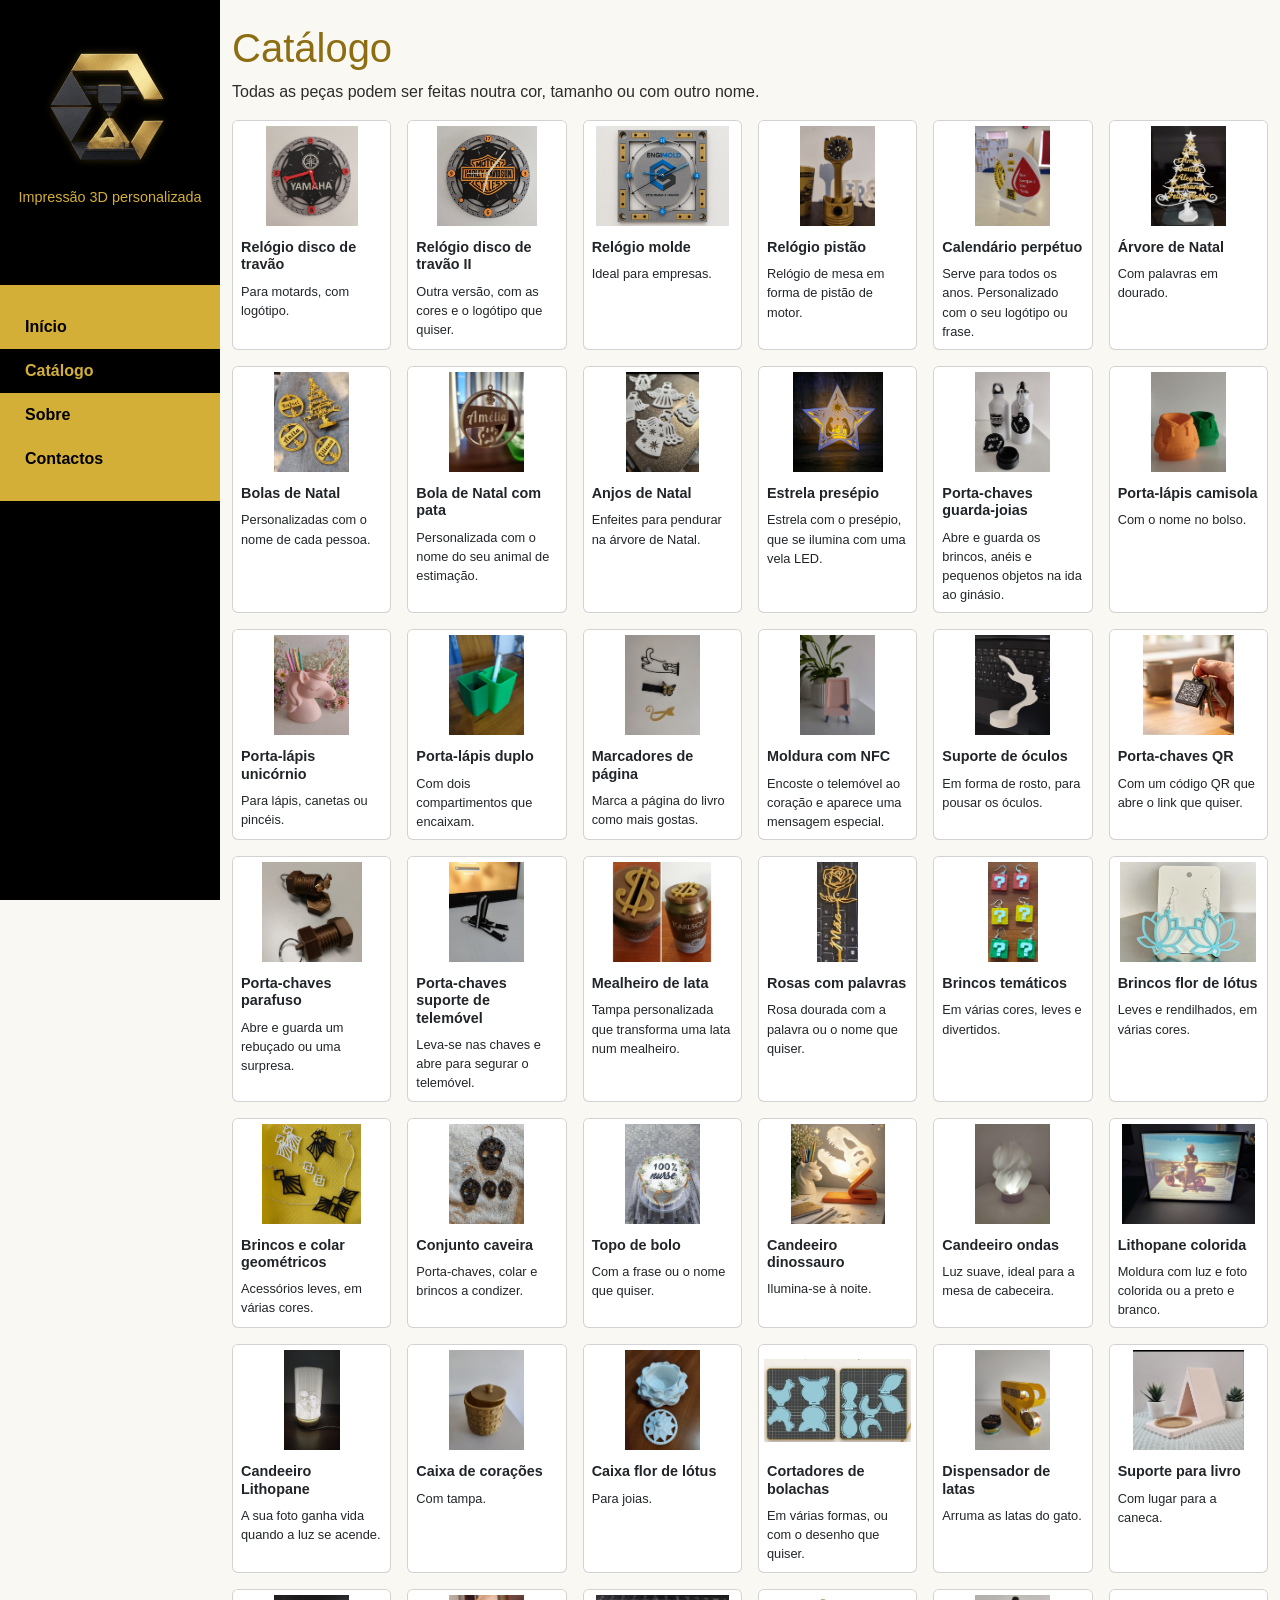
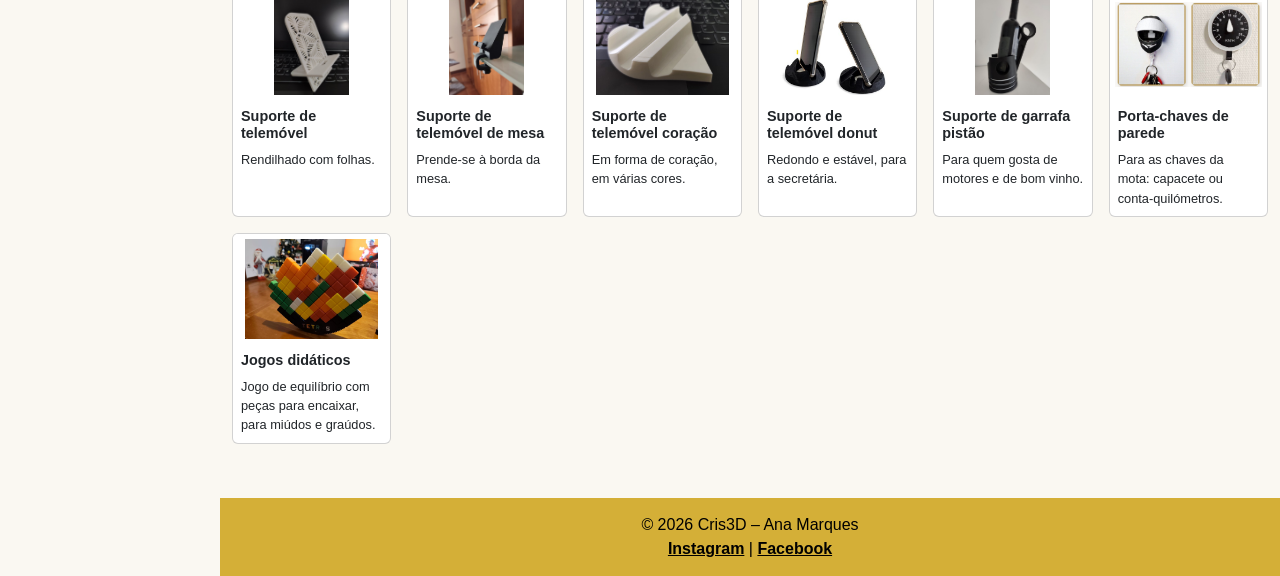
==== catalogo.html @ 52963b5e "Add files via upload" ====
<!DOCTYPE html>
<html lang="pt">
<head>
	<meta charset="UTF-8">
	<meta name="viewport" content="width=device-width, initial-scale=1">
	<title>Catálogo | Cris3D</title>
	<link href="https://cdn.jsdelivr.net/npm/bootstrap@5.3.3/dist/css/bootstrap.min.css" rel="stylesheet">
	<link href="style.css" rel="stylesheet">
</head>
<body>
	<header>
		<div class="container text-center py-3">
			<img src="img/logo-animado.gif" alt="Logótipo Cris3D a imprimir a pirâmide" class="logo-menu">
			<p class="slogan">Impressão 3D personalizada</p>
		</div>
		<nav>
			<ul class="menu">
				<li><a href="index.html">Início</a></li>
				<li><a href="catalogo.html" class="ativo" aria-current="page">Catálogo</a></li>
				<li><a href="sobre.html">Sobre</a></li>
				<li><a href="contactos.html">Contactos</a></li>
			</ul>
		</nav>
	</header>
	<main class="container py-4">
		<h1>Catálogo</h1>
		<p>Todas as peças podem ser feitas noutra cor, tamanho ou com outro nome.</p>

		<div class="row g-3">
			<div class="col-6 col-md-3 col-lg-2">
				<div class="card h-100">
					<img src="img/relogio-disco.jpg" class="card-img-top" alt="Relógio em forma de disco de travão de mota">
					<div class="card-body">
						<h3>Relógio disco de travão</h3>
						<p>Para motards, com logótipo.</p>
					</div>
				</div>
			</div>
			<div class="col-6 col-md-3 col-lg-2">
				<div class="card h-100">
					<img src="img/relogio-harley.jpg" class="card-img-top" alt="Relógio de parede em forma de disco de travão com o logótipo de uma marca de motas">
					<div class="card-body">
						<h3>Relógio disco de travão II</h3>
						<p>Outra versão, com as cores e o logótipo que quiser.</p>
					</div>
				</div>
			</div>
			<div class="col-6 col-md-3 col-lg-2">
				<div class="card h-100">
					<img src="img/relogio-molde.jpg" class="card-img-top" alt="Relógio quadrado em forma de molde">
					<div class="card-body">
						<h3>Relógio molde</h3>
						<p>Ideal para empresas.</p>
					</div>
				</div>
			</div>
			<div class="col-6 col-md-3 col-lg-2">
				<div class="card h-100">
					<img src="img/relogio-pistao.jpg" class="card-img-top" alt="Relógio de mesa dourado em forma de pistão e biela de motor">
					<div class="card-body">
						<h3>Relógio pistão</h3>
						<p>Relógio de mesa em forma de pistão de motor.</p>
					</div>
				</div>
			</div>
			<div class="col-6 col-md-3 col-lg-2">
				<div class="card h-100">
					<img src="img/calendario-perpetuo.jpg" class="card-img-top" alt="Calendário perpétuo branco e amarelo com gota vermelha e a frase Dar Sangue é Dar Vida">
					<div class="card-body">
						<h3>Calendário perpétuo</h3>
						<p>Serve para todos os anos. Personalizado com o seu logótipo ou frase.</p>
					</div>
				</div>
			</div>
			<div class="col-6 col-md-3 col-lg-2">
				<div class="card h-100">
					<img src="img/arvore-natal.jpg" class="card-img-top" alt="Árvore de Natal branca com palavras douradas">
					<div class="card-body">
						<h3>Árvore de Natal</h3>
						<p>Com palavras em dourado.</p>
					</div>
				</div>
			</div>
			<div class="col-6 col-md-3 col-lg-2">
				<div class="card h-100">
					<img src="img/bolas-natal.jpg" class="card-img-top" alt="Bolas de Natal douradas com nomes">
					<div class="card-body">
						<h3>Bolas de Natal</h3>
						<p>Personalizadas com o nome de cada pessoa.</p>
					</div>
				</div>
			</div>
			<div class="col-6 col-md-3 col-lg-2">
				<div class="card h-100">
					<img src="img/bola-natal-pata.jpg" class="card-img-top" alt="Bola de Natal branca com o nome Amélia e uma pata">
					<div class="card-body">
						<h3>Bola de Natal com pata</h3>
						<p>Personalizada com o nome do seu animal de estimação.</p>
					</div>
				</div>
			</div>
			<div class="col-6 col-md-3 col-lg-2">
				<div class="card h-100">
					<img src="img/anjos-natal.jpg" class="card-img-top" alt="Anjos de Natal brancos rendilhados">
					<div class="card-body">
						<h3>Anjos de Natal</h3>
						<p>Enfeites para pendurar na árvore de Natal.</p>
					</div>
				</div>
			</div>
			<div class="col-6 col-md-3 col-lg-2">
				<div class="card h-100">
					<img src="img/estrela-presepio.jpg" class="card-img-top" alt="Estrela com presépio recortado, iluminada por dentro">
					<div class="card-body">
						<h3>Estrela presépio</h3>
						<p>Estrela com o presépio, que se ilumina com uma vela LED.</p>
					</div>
				</div>
			</div>
			<div class="col-6 col-md-3 col-lg-2">
				<div class="card h-100">
					<img src="img/porta-chaves-anilha.jpg" class="card-img-top" alt="Porta-chaves em forma de anilha de ginásio, que abre e serve de caixinha">
					<div class="card-body">
						<h3>Porta-chaves guarda-joias</h3>
						<p>Abre e guarda os brincos, anéis e pequenos objetos na ida ao ginásio.</p>
					</div>
				</div>
			</div>
			<div class="col-6 col-md-3 col-lg-2">
				<div class="card h-100">
					<img src="img/porta-lapis-nome.jpg" class="card-img-top" alt="Porta-lápis em forma de camisola com nome">
					<div class="card-body">
						<h3>Porta-lápis camisola</h3>
						<p>Com o nome no bolso.</p>
					</div>
				</div>
			</div>
			<div class="col-6 col-md-3 col-lg-2">
				<div class="card h-100">
					<img src="img/unicornio.jpg" class="card-img-top" alt="Porta-lápis cor-de-rosa em forma de unicórnio, com lápis de cor">
					<div class="card-body">
						<h3>Porta-lápis unicórnio</h3>
						<p>Para lápis, canetas ou pincéis.</p>
					</div>
				</div>
			</div>
			<div class="col-6 col-md-3 col-lg-2">
				<div class="card h-100">
					<img src="img/porta-lapis-duplo.jpg" class="card-img-top" alt="Porta-lápis verde com dois compartimentos">
					<div class="card-body">
						<h3>Porta-lápis duplo</h3>
						<p>Com dois compartimentos que encaixam.</p>
					</div>
				</div>
			</div>
			<div class="col-6 col-md-3 col-lg-2">
				<div class="card h-100">
					<img src="img/marcadores-pagina.jpg" class="card-img-top" alt="Três marcadores de página: gato preto, borboleta e gato dourado">
					<div class="card-body">
						<h3>Marcadores de página</h3>
						<p>Marca a página do livro como mais gostas.</p>
					</div>
				</div>
			</div>
			<div class="col-6 col-md-3 col-lg-2">
				<div class="card h-100">
					<img src="img/moldura.jpg" class="card-img-top" alt="Moldura cor-de-rosa com cavalete e coração com símbolo NFC">
					<div class="card-body">
						<h3>Moldura com NFC</h3>
						<p>Encoste o telemóvel ao coração e aparece uma mensagem especial.</p>
					</div>
				</div>
			</div>
				<div class="col-6 col-md-3 col-lg-2">
				<div class="card h-100">
					<img src="img/suporte-oculos.jpg" class="card-img-top" alt="Suporte de óculos branco em forma de perfil de rosto">
					<div class="card-body">
						<h3>Suporte de óculos</h3>
						<p>Em forma de rosto, para pousar os óculos.</p>
					</div>
				</div>
			</div>
			<div class="col-6 col-md-3 col-lg-2">
				<div class="card h-100">
					<img src="img/porta-chaves-qr.jpg" class="card-img-top" alt="Porta-chaves preto com código QR, com chaves">
					<div class="card-body">
						<h3>Porta-chaves QR</h3>
						<p>Com um código QR que abre o link que quiser.</p>
					</div>
				</div>
			</div>
			<div class="col-6 col-md-3 col-lg-2">
				<div class="card h-100">
					<img src="img/porta-chaves-parafuso.jpg" class="card-img-top" alt="Porta-chaves em forma de parafuso que abre e guarda um rebuçado">
					<div class="card-body">
						<h3>Porta-chaves parafuso</h3>
						<p>Abre e guarda um rebuçado ou uma surpresa.</p>
					</div>
				</div>
			</div>
			<div class="col-6 col-md-3 col-lg-2">
				<div class="card h-100">
					<img src="img/porta-chaves-suporte-telemovel.jpg" class="card-img-top" alt="Porta-chaves preto e branco que abre e serve de suporte de telemóvel">
					<div class="card-body">
						<h3>Porta-chaves suporte de telemóvel</h3>
						<p>Leva-se nas chaves e abre para segurar o telemóvel.</p>
					</div>
				</div>
			</div>
			<div class="col-6 col-md-3 col-lg-2">
				<div class="card h-100">
					<img src="img/mealheiro-lata.jpg" class="card-img-top" alt="Tampa de mealheiro com o símbolo do dólar, colocada numa lata">
					<div class="card-body">
						<h3>Mealheiro de lata</h3>
						<p>Tampa personalizada que transforma uma lata num mealheiro.</p>
					</div>
				</div>
			</div>
			<div class="col-6 col-md-3 col-lg-2">
				<div class="card h-100">
					<img src="img/rosas-palavras.jpg" class="card-img-top" alt="Rosa dourada com a palavra Mãe no caule">
					<div class="card-body">
						<h3>Rosas com palavras</h3>
						<p>Rosa dourada com a palavra ou o nome que quiser.</p>
					</div>
				</div>
			</div>
			<div class="col-6 col-md-3 col-lg-2">
				<div class="card h-100">
					<img src="img/brincos-interrogacao.jpg" class="card-img-top" alt="Brincos quadrados com ponto de interrogação, em vermelho, amarelo e verde">
					<div class="card-body">
						<h3>Brincos temáticos</h3>
						<p>Em várias cores, leves e divertidos.</p>
					</div>
				</div>
			</div>
			<div class="col-6 col-md-3 col-lg-2">
				<div class="card h-100">
					<img src="img/brincos-lotus.jpg" class="card-img-top" alt="Brincos azuis em forma de flor de lótus">
					<div class="card-body">
						<h3>Brincos flor de lótus</h3>
						<p>Leves e rendilhados, em várias cores.</p>
					</div>
				</div>
			</div>
			<div class="col-6 col-md-3 col-lg-2">
				<div class="card h-100">
					<img src="img/brincos-colar-geometricos.jpeg" class="card-img-top" alt="Brincos brancos e colar preto com formas geométricas">
					<div class="card-body">
						<h3>Brincos e colar geométricos</h3>
						<p>Acessórios leves, em várias cores.</p>
					</div>
				</div>
			</div>
			<div class="col-6 col-md-3 col-lg-2">
				<div class="card h-100">
					<img src="img/conjunto-caveira.jpg" class="card-img-top" alt="Porta-chaves, colar e brincos pretos em forma de caveira mexicana">
					<div class="card-body">
						<h3>Conjunto caveira</h3>
						<p>Porta-chaves, colar e brincos a condizer.</p>
					</div>
				</div>
			</div>
			<div class="col-6 col-md-3 col-lg-2">
				<div class="card h-100">
					<img src="img/topo-bolo.jpg" class="card-img-top" alt="Bolo com topo preto com a frase 100% nurse">
					<div class="card-body">
						<h3>Topo de bolo</h3>
						<p>Com a frase ou o nome que quiser.</p>
					</div>
				</div>
			</div>
			<div class="col-6 col-md-3 col-lg-2">
				<div class="card h-100">
					<img src="img/candeeiro-dinossauro.jpg" class="card-img-top" alt="Candeeiro com caveira de dinossauro">
					<div class="card-body">
						<h3>Candeeiro dinossauro</h3>
						<p>Ilumina-se à noite.</p>
					</div>
				</div>
			</div>
			<div class="col-6 col-md-3 col-lg-2">
				<div class="card h-100">
					<img src="img/candeeiro-ondas.jpg" class="card-img-top" alt="Candeeiro branco em forma de ondas, aceso, com base lilás">
					<div class="card-body">
						<h3>Candeeiro ondas</h3>
						<p>Luz suave, ideal para a mesa de cabeceira.</p>
					</div>
				</div>
			</div>
			<div class="col-6 col-md-3 col-lg-2">
				<div class="card h-100">
					<img src="img/candeeiro-foto.jpg" class="card-img-top" alt="Candeeiro aceso com a foto de um casal gravada">
					<div class="card-body">
						<h3>Lithopane colorida</h3>
						<p>Moldura com luz e foto colorida ou a preto e branco.</p>
					</div>
				</div>
			</div>
			<div class="col-6 col-md-3 col-lg-2">
				<div class="card h-100">
					<img src="img/moldura-luz-foto.jpg" class="card-img-top" alt="Moldura iluminada com a foto de uma motard ao lado da mota">
					<div class="card-body">
						<h3>Candeeiro Lithopane</h3>
						<p>A sua foto ganha vida quando a luz se acende.</p>
					</div>
				</div>
			</div>
			<div class="col-6 col-md-3 col-lg-2">
				<div class="card h-100">
					<img src="img/caixa-coracoes.jpg" class="card-img-top" alt="Caixa dourada com corações">
					<div class="card-body">
						<h3>Caixa de corações</h3>
						<p>Com tampa.</p>
					</div>
				</div>
			</div>
			<div class="col-6 col-md-3 col-lg-2">
				<div class="card h-100">
					<img src="img/caixa-lotus.jpg" class="card-img-top" alt="Caixa em forma de flor de lótus">
					<div class="card-body">
						<h3>Caixa flor de lótus</h3>
						<p>Para joias.</p>
					</div>
				</div>
			</div>
			<div class="col-6 col-md-3 col-lg-2">
				<div class="card h-100">
					<img src="img/cortadores-bolachas.jpg" class="card-img-top" alt="Desenho 3D de cortadores de bolachas em forma de galinha, porco, peixe e pássaro">
					<div class="card-body">
						<h3>Cortadores de bolachas</h3>
						<p>Em várias formas, ou com o desenho que quiser.</p>
					</div>
				</div>
			</div>
			<div class="col-6 col-md-3 col-lg-2">
				<div class="card h-100">
					<img src="img/dispensador-latas.jpg" class="card-img-top" alt="Dispensador amarelo de latas de comida de gato">
					<div class="card-body">
						<h3>Dispensador de latas</h3>
						<p>Arruma as latas do gato.</p>
					</div>
				</div>
			</div>
			<div class="col-6 col-md-3 col-lg-2">
				<div class="card h-100">
					<img src="img/suporte-livro.jpg" class="card-img-top" alt="Suporte cor-de-rosa para livro aberto, com base de cortiça para caneca">
					<div class="card-body">
						<h3>Suporte para livro</h3>
						<p>Com lugar para a caneca.</p>
					</div>
				</div>
			</div>
			<div class="col-6 col-md-3 col-lg-2">
				<div class="card h-100">
					<img src="img/suporte-telemovel-folhas.jpg" class="card-img-top" alt="Suporte de telemóvel com folhas">
					<div class="card-body">
						<h3>Suporte de telemóvel</h3>
						<p>Rendilhado com folhas.</p>
					</div>
				</div>
			</div>
			<div class="col-6 col-md-3 col-lg-2">
				<div class="card h-100">
					<img src="img/suporte-telemovel-mesa.jpg" class="card-img-top" alt="Suporte de telemóvel preto preso à borda de uma mesa">
					<div class="card-body">
						<h3>Suporte de telemóvel de mesa</h3>
						<p>Prende-se à borda da mesa.</p>
					</div>
				</div>
			</div>
			<div class="col-6 col-md-3 col-lg-2">
				<div class="card h-100">
					<img src="img/suporte-telemovel-coracao.jpg" class="card-img-top" alt="Suporte de telemóvel branco em forma de coração">
					<div class="card-body">
						<h3>Suporte de telemóvel coração</h3>
						<p>Em forma de coração, em várias cores.</p>
					</div>
				</div>
			</div>
			<div class="col-6 col-md-3 col-lg-2">
				<div class="card h-100">
					<img src="img/suporte-telemovel-donut.jpg" class="card-img-top" alt="Suporte de telemóvel preto redondo em forma de donut">
					<div class="card-body">
						<h3>Suporte de telemóvel donut</h3>
						<p>Redondo e estável, para a secretária.</p>
					</div>
				</div>
			</div>
			<div class="col-6 col-md-3 col-lg-2">
				<div class="card h-100">
					<img src="img/suporte-garrafa-pistao.jpg" class="card-img-top" alt="Suporte de garrafa de vinho preto em forma de pistão">
					<div class="card-body">
						<h3>Suporte de garrafa pistão</h3>
						<p>Para quem gosta de motores e de bom vinho.</p>
					</div>
				</div>
			</div>
			<div class="col-6 col-md-3 col-lg-2">
				<div class="card h-100">
					<img src="img/porta-chaves-parede-mota.jpg" class="card-img-top" alt="Porta-chaves de parede em forma de capacete e de conta-quilómetros">
					<div class="card-body">
						<h3>Porta-chaves de parede</h3>
						<p>Para as chaves da mota: capacete ou conta-quilómetros.</p>
					</div>
				</div>
			</div>
			<div class="col-6 col-md-3 col-lg-2">
				<div class="card h-100">
					<img src="img/jogo-equilibrio.jpg" class="card-img-top" alt="Jogo de equilíbrio com peças coloridas encaixadas numa base curva">
					<div class="card-body">
						<h3>Jogos didáticos</h3>
						<p>Jogo de equilíbrio com peças para encaixar, para miúdos e graúdos.</p>
					</div>
				</div>
			</div>
		</div>
	</main>
	<footer>
		<p>&copy; 2026 Cris3D &ndash; Ana Marques</p>
		<p>
			<a href="https://www.instagram.com/cris3d.print/" target="_blank">Instagram</a> |
			<a href="https://www.facebook.com/CRIS3DPRINT" target="_blank">Facebook</a>
		</p>
	</footer>

</body>
</html>
---- style.css ----
body {
	font-family: verdana, arial, sans-serif;
	background-color: #FAF8F2;
	color: #2B2B2B;
	min-height: 100vh;         
	display: flex;
	flex-direction: column;    
	padding-left: 220px;       
}

main {
	flex: 1;                 
}

main a {
	color: #8C6D12;
}

h1, h2 {
	color: #8C6D12;
}

h2 {
	margin-top: 30px;
}

header {
	background-color: black;
	position: fixed;         
	top: 0;
	left: 0;
	width: 220px;
	height: 100vh;             
	overflow-y: auto;
}

header .container {
	padding-top: 30px !important;
}

.logo-menu {
	width: 160px;              
	height: auto;
}

.slogan {
	color: #D4AF37;
	margin: 5px 0 0 0;
	font-size: 0.9rem;
}

.menu {
	list-style: none;
	background-color: #D4AF37;  
	text-align: left;
	padding: 20px 0;
	margin-top: 60px;          
	margin-bottom: 0;
}

.menu li {
	display: block;            
	margin: 0;
}

.menu a {
	display: block;
	padding: 10px 25px;
	color: black;
	font-weight: bold;
	text-decoration: none;
}

.menu a.ativo,
.menu a:hover {
	background-color: black;
	color: #D4AF37;
}

.apresentacao {
	max-width: 800px;
	padding: 15px 20px;
	margin-bottom: 15px;
	border-left: 5px solid #D4AF37;
	background-color: white;
}

.apresentacao p {
	margin: 5px 0;
	font-size: 1.1rem;
}

.apresentacao .destaque {
	font-weight: bold;
	font-size: 1.3rem;
	color: #8C6D12;
}

.espaco-slogan {
	margin-top: 80px;
}

.espaco-botao {
	margin-top: 50px;
}

.video-promo {
	border: 3px solid #D4AF37;
	border-radius: 8px;
	overflow: hidden;
}


.card-img-top {
	height: 110px;
	object-fit: contain;       
	background-color: white;
	padding: 5px;
}

.card-body {
	padding: 8px;
}

.card h3 {
	font-size: 0.9rem;
	font-weight: bold;
}

.card p {
	font-size: 0.8rem;
	margin: 0;
}


.material h3 {
	font-size: 1.3rem;
	color: #8C6D12;
}

.material p {
	font-size: 1rem;
	margin-bottom: 8px;
}


.contactos {
	padding: 10px 15px;
	border-left: 5px solid #D4AF37;
	background-color: white;
	font-size: 0.9rem;
}

.contactos p {
	margin: 3px 0;
}

.contactos address {
	margin: 0;
}


.obrigado {
	max-width: 600px;
	margin: 40px auto;
	padding: 30px;
	background-color: white;
	border-top: 5px solid #D4AF37;
}

.botao {
	display: inline-block;
	padding: 8px 20px;
	border: none;
	border-radius: 5px;
	background-color: #D4AF37;
	color: black;
	font-weight: bold;
	text-decoration: none;
}

.botao:hover {
	background-color: #B8962E; 
}


footer {
	background-color: #D4AF37;
	color: black;
	text-align: center;
	padding: 15px;
	margin-top: 30px;
}

footer p {
	margin: 0;
}

footer a {
	color: black;
	font-weight: bold;
}
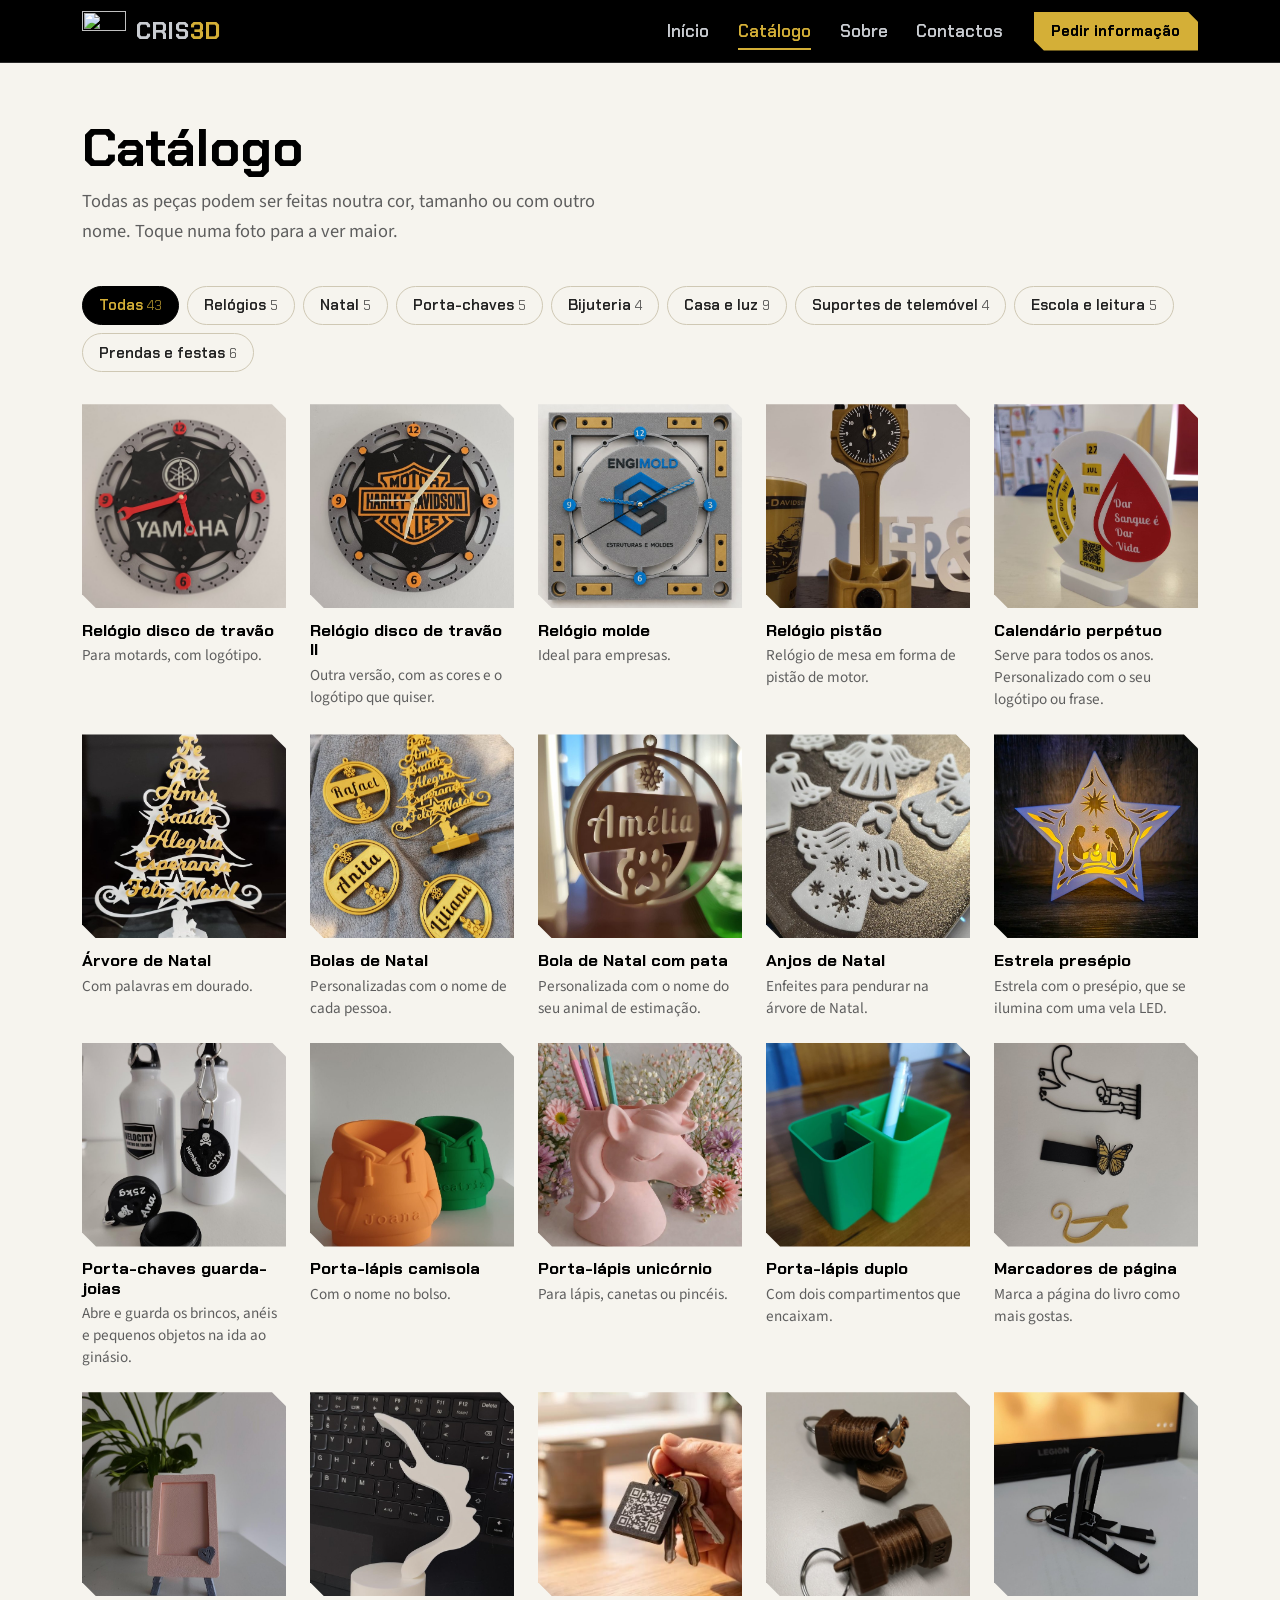
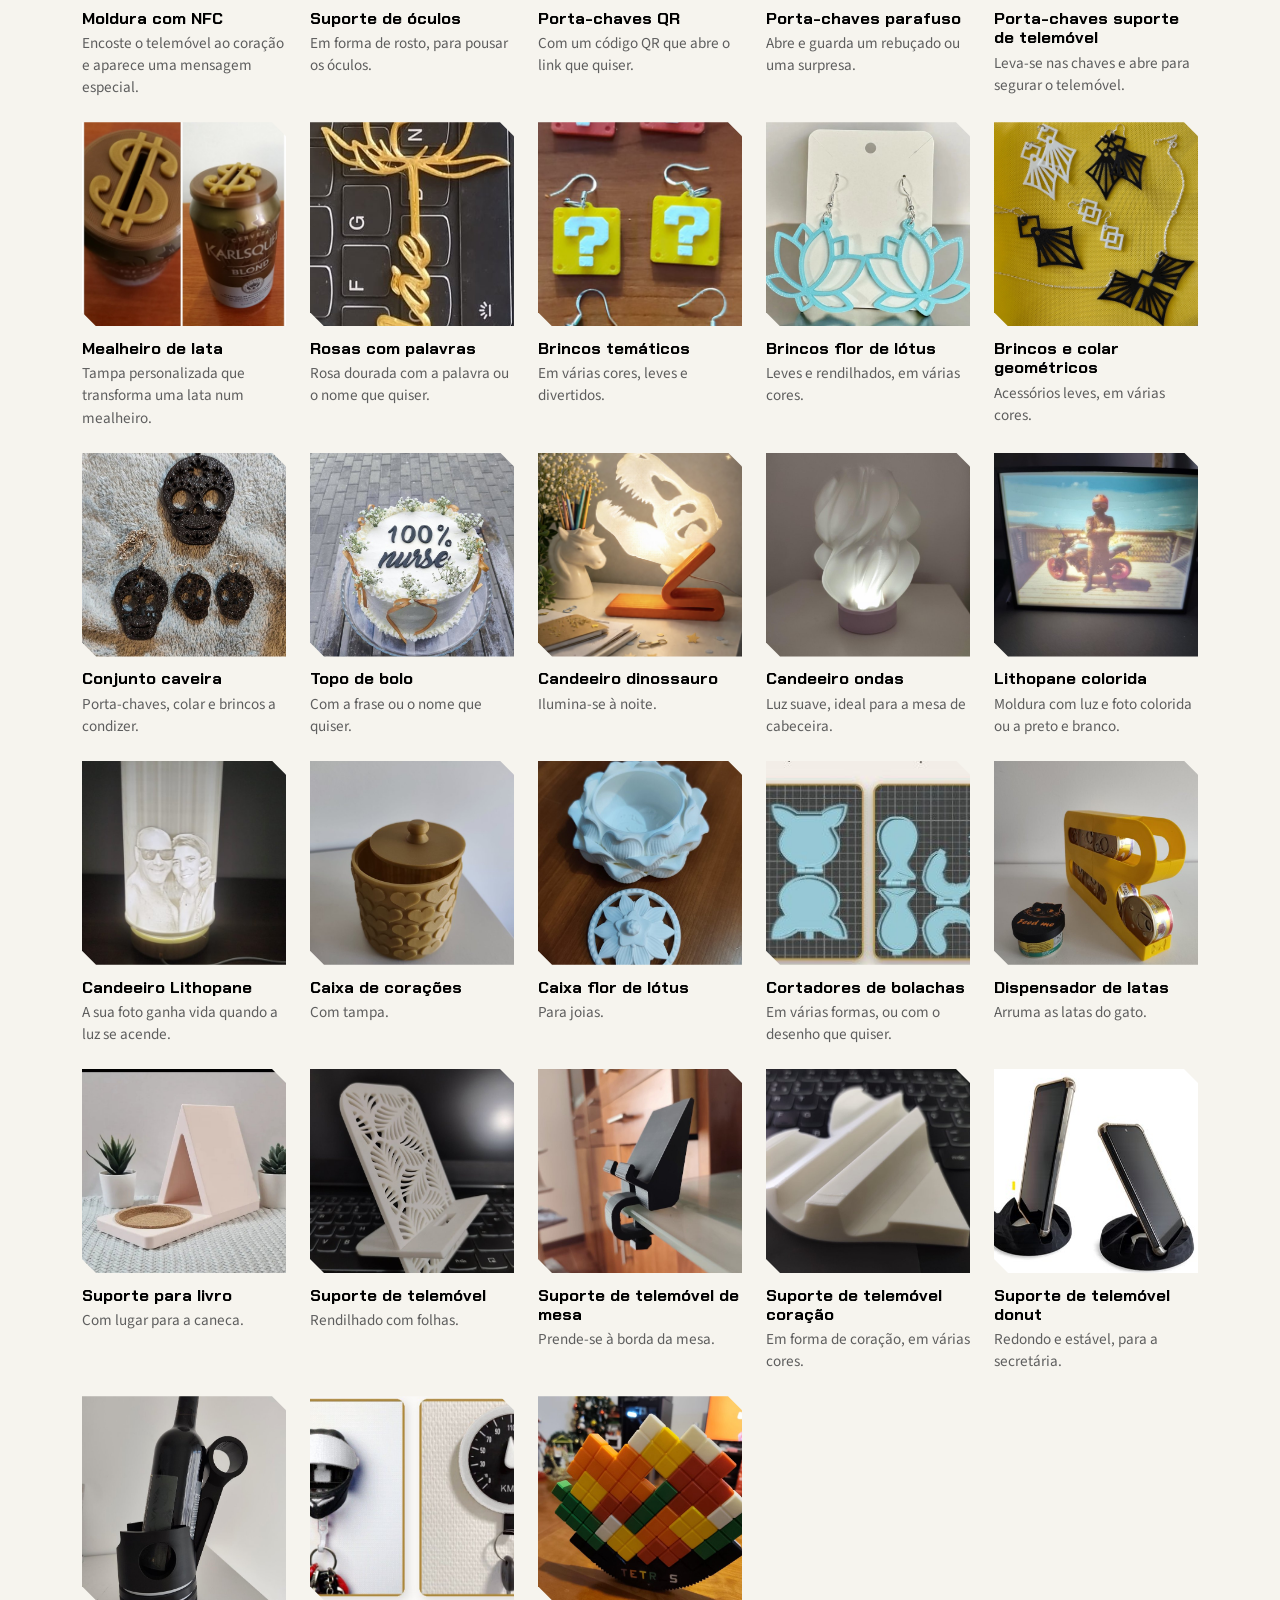
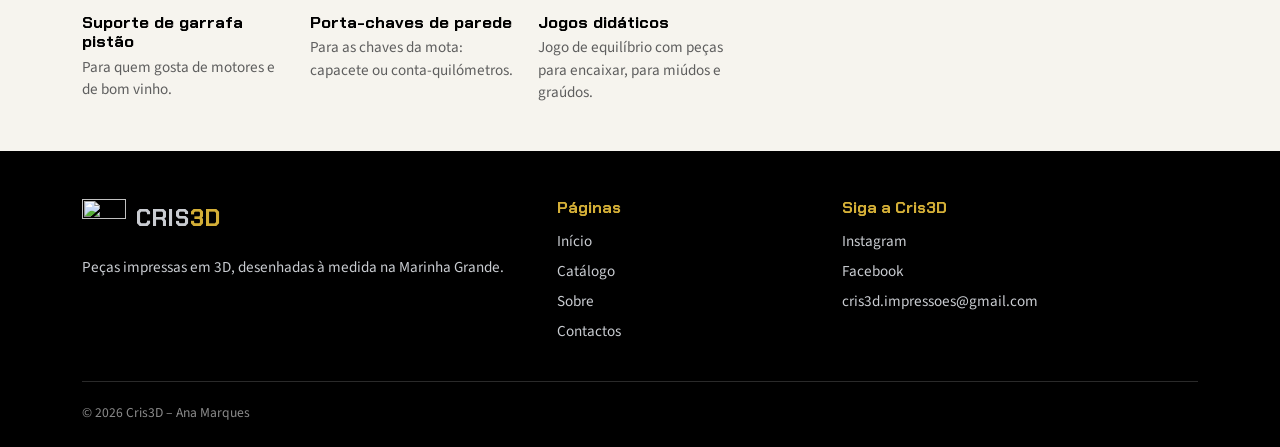
==== commit d58af5d2: "Add files via upload" ====
--- a/catalogo.html
+++ b/catalogo.html
@@ -4,425 +4,494 @@
 	<meta charset="UTF-8">
 	<meta name="viewport" content="width=device-width, initial-scale=1">
 	<title>Catálogo | Cris3D</title>
+	<meta name="description" content="Catálogo de peças impressas em 3D pela Cris3D: relógios, Natal, porta-chaves, bijuteria, candeeiros, suportes de telemóvel e prendas personalizadas.">
+	<link rel="icon" href="img/emblema.png" type="image/png">
+	<link rel="preconnect" href="https://fonts.googleapis.com">
+	<link rel="preconnect" href="https://fonts.gstatic.com" crossorigin>
+	<link href="https://fonts.googleapis.com/css2?family=Chakra+Petch:wght@600;700&family=Source+Sans+3:wght@400;600&display=swap" rel="stylesheet">
 	<link href="https://cdn.jsdelivr.net/npm/bootstrap@5.3.3/dist/css/bootstrap.min.css" rel="stylesheet">
 	<link href="style.css" rel="stylesheet">
 </head>
 <body>
-	<header>
-		<div class="container text-center py-3">
-			<img src="img/logo-animado.gif" alt="Logótipo Cris3D a imprimir a pirâmide" class="logo-menu">
-			<p class="slogan">Impressão 3D personalizada</p>
-		</div>
-		<nav>
-			<ul class="menu">
-				<li><a href="index.html">Início</a></li>
-				<li><a href="catalogo.html" class="ativo" aria-current="page">Catálogo</a></li>
-				<li><a href="sobre.html">Sobre</a></li>
-				<li><a href="contactos.html">Contactos</a></li>
-			</ul>
+	<header class="cabecalho">
+		<nav class="navbar navbar-expand-lg" aria-label="Menu principal">
+			<div class="container">
+				<a class="marca" href="index.html">
+					<img src="img/emblema.png" alt="" width="44" height="40">
+					<span class="marca-nome">CRIS<span>3D</span></span>
+				</a>
+				<button class="navbar-toggler" type="button" data-bs-toggle="collapse" data-bs-target="#menu"
+					aria-controls="menu" aria-expanded="false" aria-label="Abrir menu">
+					<span class="navbar-toggler-icon"></span>
+				</button>
+				<div class="collapse navbar-collapse" id="menu">
+					<ul class="navbar-nav ms-auto align-items-lg-center">
+						<li class="nav-item"><a class="nav-link" href="index.html">Início</a></li>
+						<li class="nav-item"><a class="nav-link ativo" aria-current="page" href="catalogo.html">Catálogo</a></li>
+						<li class="nav-item"><a class="nav-link" href="sobre.html">Sobre</a></li>
+						<li class="nav-item"><a class="nav-link" href="contactos.html">Contactos</a></li>
+					</ul>
+					<a href="contactos.html" class="botao botao-pequeno ms-lg-3">Pedir informação</a>
+				</div>
+			</div>
 		</nav>
 	</header>
-	<main class="container py-4">
-		<h1>Catálogo</h1>
-		<p>Todas as peças podem ser feitas noutra cor, tamanho ou com outro nome.</p>
-
-		<div class="row g-3">
-			<div class="col-6 col-md-3 col-lg-2">
-				<div class="card h-100">
-					<img src="img/relogio-disco.jpg" class="card-img-top" alt="Relógio em forma de disco de travão de mota">
-					<div class="card-body">
-						<h3>Relógio disco de travão</h3>
-						<p>Para motards, com logótipo.</p>
-					</div>
-				</div>
-			</div>
-			<div class="col-6 col-md-3 col-lg-2">
-				<div class="card h-100">
-					<img src="img/relogio-harley.jpg" class="card-img-top" alt="Relógio de parede em forma de disco de travão com o logótipo de uma marca de motas">
-					<div class="card-body">
-						<h3>Relógio disco de travão II</h3>
-						<p>Outra versão, com as cores e o logótipo que quiser.</p>
-					</div>
-				</div>
-			</div>
-			<div class="col-6 col-md-3 col-lg-2">
-				<div class="card h-100">
-					<img src="img/relogio-molde.jpg" class="card-img-top" alt="Relógio quadrado em forma de molde">
-					<div class="card-body">
-						<h3>Relógio molde</h3>
-						<p>Ideal para empresas.</p>
-					</div>
-				</div>
-			</div>
-			<div class="col-6 col-md-3 col-lg-2">
-				<div class="card h-100">
-					<img src="img/relogio-pistao.jpg" class="card-img-top" alt="Relógio de mesa dourado em forma de pistão e biela de motor">
-					<div class="card-body">
-						<h3>Relógio pistão</h3>
-						<p>Relógio de mesa em forma de pistão de motor.</p>
-					</div>
-				</div>
-			</div>
-			<div class="col-6 col-md-3 col-lg-2">
-				<div class="card h-100">
-					<img src="img/calendario-perpetuo.jpg" class="card-img-top" alt="Calendário perpétuo branco e amarelo com gota vermelha e a frase Dar Sangue é Dar Vida">
-					<div class="card-body">
-						<h3>Calendário perpétuo</h3>
-						<p>Serve para todos os anos. Personalizado com o seu logótipo ou frase.</p>
-					</div>
-				</div>
-			</div>
-			<div class="col-6 col-md-3 col-lg-2">
-				<div class="card h-100">
-					<img src="img/arvore-natal.jpg" class="card-img-top" alt="Árvore de Natal branca com palavras douradas">
-					<div class="card-body">
-						<h3>Árvore de Natal</h3>
-						<p>Com palavras em dourado.</p>
-					</div>
-				</div>
-			</div>
-			<div class="col-6 col-md-3 col-lg-2">
-				<div class="card h-100">
-					<img src="img/bolas-natal.jpg" class="card-img-top" alt="Bolas de Natal douradas com nomes">
-					<div class="card-body">
-						<h3>Bolas de Natal</h3>
-						<p>Personalizadas com o nome de cada pessoa.</p>
-					</div>
-				</div>
-			</div>
-			<div class="col-6 col-md-3 col-lg-2">
-				<div class="card h-100">
-					<img src="img/bola-natal-pata.jpg" class="card-img-top" alt="Bola de Natal branca com o nome Amélia e uma pata">
-					<div class="card-body">
-						<h3>Bola de Natal com pata</h3>
-						<p>Personalizada com o nome do seu animal de estimação.</p>
-					</div>
-				</div>
-			</div>
-			<div class="col-6 col-md-3 col-lg-2">
-				<div class="card h-100">
-					<img src="img/anjos-natal.jpg" class="card-img-top" alt="Anjos de Natal brancos rendilhados">
-					<div class="card-body">
-						<h3>Anjos de Natal</h3>
-						<p>Enfeites para pendurar na árvore de Natal.</p>
-					</div>
-				</div>
-			</div>
-			<div class="col-6 col-md-3 col-lg-2">
-				<div class="card h-100">
-					<img src="img/estrela-presepio.jpg" class="card-img-top" alt="Estrela com presépio recortado, iluminada por dentro">
-					<div class="card-body">
-						<h3>Estrela presépio</h3>
-						<p>Estrela com o presépio, que se ilumina com uma vela LED.</p>
-					</div>
-				</div>
-			</div>
-			<div class="col-6 col-md-3 col-lg-2">
-				<div class="card h-100">
-					<img src="img/porta-chaves-anilha.jpg" class="card-img-top" alt="Porta-chaves em forma de anilha de ginásio, que abre e serve de caixinha">
-					<div class="card-body">
-						<h3>Porta-chaves guarda-joias</h3>
-						<p>Abre e guarda os brincos, anéis e pequenos objetos na ida ao ginásio.</p>
-					</div>
-				</div>
-			</div>
-			<div class="col-6 col-md-3 col-lg-2">
-				<div class="card h-100">
-					<img src="img/porta-lapis-nome.jpg" class="card-img-top" alt="Porta-lápis em forma de camisola com nome">
-					<div class="card-body">
-						<h3>Porta-lápis camisola</h3>
-						<p>Com o nome no bolso.</p>
-					</div>
-				</div>
-			</div>
-			<div class="col-6 col-md-3 col-lg-2">
-				<div class="card h-100">
-					<img src="img/unicornio.jpg" class="card-img-top" alt="Porta-lápis cor-de-rosa em forma de unicórnio, com lápis de cor">
-					<div class="card-body">
-						<h3>Porta-lápis unicórnio</h3>
-						<p>Para lápis, canetas ou pincéis.</p>
-					</div>
-				</div>
-			</div>
-			<div class="col-6 col-md-3 col-lg-2">
-				<div class="card h-100">
-					<img src="img/porta-lapis-duplo.jpg" class="card-img-top" alt="Porta-lápis verde com dois compartimentos">
-					<div class="card-body">
-						<h3>Porta-lápis duplo</h3>
-						<p>Com dois compartimentos que encaixam.</p>
-					</div>
-				</div>
-			</div>
-			<div class="col-6 col-md-3 col-lg-2">
-				<div class="card h-100">
-					<img src="img/marcadores-pagina.jpg" class="card-img-top" alt="Três marcadores de página: gato preto, borboleta e gato dourado">
-					<div class="card-body">
-						<h3>Marcadores de página</h3>
-						<p>Marca a página do livro como mais gostas.</p>
-					</div>
-				</div>
-			</div>
-			<div class="col-6 col-md-3 col-lg-2">
-				<div class="card h-100">
-					<img src="img/moldura.jpg" class="card-img-top" alt="Moldura cor-de-rosa com cavalete e coração com símbolo NFC">
-					<div class="card-body">
-						<h3>Moldura com NFC</h3>
-						<p>Encoste o telemóvel ao coração e aparece uma mensagem especial.</p>
-					</div>
-				</div>
-			</div>
-				<div class="col-6 col-md-3 col-lg-2">
-				<div class="card h-100">
-					<img src="img/suporte-oculos.jpg" class="card-img-top" alt="Suporte de óculos branco em forma de perfil de rosto">
-					<div class="card-body">
-						<h3>Suporte de óculos</h3>
-						<p>Em forma de rosto, para pousar os óculos.</p>
-					</div>
-				</div>
-			</div>
-			<div class="col-6 col-md-3 col-lg-2">
-				<div class="card h-100">
-					<img src="img/porta-chaves-qr.jpg" class="card-img-top" alt="Porta-chaves preto com código QR, com chaves">
-					<div class="card-body">
-						<h3>Porta-chaves QR</h3>
-						<p>Com um código QR que abre o link que quiser.</p>
-					</div>
-				</div>
-			</div>
-			<div class="col-6 col-md-3 col-lg-2">
-				<div class="card h-100">
-					<img src="img/porta-chaves-parafuso.jpg" class="card-img-top" alt="Porta-chaves em forma de parafuso que abre e guarda um rebuçado">
-					<div class="card-body">
-						<h3>Porta-chaves parafuso</h3>
-						<p>Abre e guarda um rebuçado ou uma surpresa.</p>
-					</div>
-				</div>
-			</div>
-			<div class="col-6 col-md-3 col-lg-2">
-				<div class="card h-100">
-					<img src="img/porta-chaves-suporte-telemovel.jpg" class="card-img-top" alt="Porta-chaves preto e branco que abre e serve de suporte de telemóvel">
-					<div class="card-body">
-						<h3>Porta-chaves suporte de telemóvel</h3>
-						<p>Leva-se nas chaves e abre para segurar o telemóvel.</p>
-					</div>
-				</div>
-			</div>
-			<div class="col-6 col-md-3 col-lg-2">
-				<div class="card h-100">
-					<img src="img/mealheiro-lata.jpg" class="card-img-top" alt="Tampa de mealheiro com o símbolo do dólar, colocada numa lata">
-					<div class="card-body">
-						<h3>Mealheiro de lata</h3>
-						<p>Tampa personalizada que transforma uma lata num mealheiro.</p>
-					</div>
-				</div>
-			</div>
-			<div class="col-6 col-md-3 col-lg-2">
-				<div class="card h-100">
-					<img src="img/rosas-palavras.jpg" class="card-img-top" alt="Rosa dourada com a palavra Mãe no caule">
-					<div class="card-body">
-						<h3>Rosas com palavras</h3>
-						<p>Rosa dourada com a palavra ou o nome que quiser.</p>
-					</div>
-				</div>
-			</div>
-			<div class="col-6 col-md-3 col-lg-2">
-				<div class="card h-100">
-					<img src="img/brincos-interrogacao.jpg" class="card-img-top" alt="Brincos quadrados com ponto de interrogação, em vermelho, amarelo e verde">
-					<div class="card-body">
-						<h3>Brincos temáticos</h3>
-						<p>Em várias cores, leves e divertidos.</p>
-					</div>
-				</div>
-			</div>
-			<div class="col-6 col-md-3 col-lg-2">
-				<div class="card h-100">
-					<img src="img/brincos-lotus.jpg" class="card-img-top" alt="Brincos azuis em forma de flor de lótus">
-					<div class="card-body">
-						<h3>Brincos flor de lótus</h3>
-						<p>Leves e rendilhados, em várias cores.</p>
-					</div>
-				</div>
-			</div>
-			<div class="col-6 col-md-3 col-lg-2">
-				<div class="card h-100">
-					<img src="img/brincos-colar-geometricos.jpeg" class="card-img-top" alt="Brincos brancos e colar preto com formas geométricas">
-					<div class="card-body">
-						<h3>Brincos e colar geométricos</h3>
-						<p>Acessórios leves, em várias cores.</p>
-					</div>
-				</div>
-			</div>
-			<div class="col-6 col-md-3 col-lg-2">
-				<div class="card h-100">
-					<img src="img/conjunto-caveira.jpg" class="card-img-top" alt="Porta-chaves, colar e brincos pretos em forma de caveira mexicana">
-					<div class="card-body">
-						<h3>Conjunto caveira</h3>
-						<p>Porta-chaves, colar e brincos a condizer.</p>
-					</div>
-				</div>
-			</div>
-			<div class="col-6 col-md-3 col-lg-2">
-				<div class="card h-100">
-					<img src="img/topo-bolo.jpg" class="card-img-top" alt="Bolo com topo preto com a frase 100% nurse">
-					<div class="card-body">
-						<h3>Topo de bolo</h3>
-						<p>Com a frase ou o nome que quiser.</p>
-					</div>
-				</div>
-			</div>
-			<div class="col-6 col-md-3 col-lg-2">
-				<div class="card h-100">
-					<img src="img/candeeiro-dinossauro.jpg" class="card-img-top" alt="Candeeiro com caveira de dinossauro">
-					<div class="card-body">
-						<h3>Candeeiro dinossauro</h3>
-						<p>Ilumina-se à noite.</p>
-					</div>
-				</div>
-			</div>
-			<div class="col-6 col-md-3 col-lg-2">
-				<div class="card h-100">
-					<img src="img/candeeiro-ondas.jpg" class="card-img-top" alt="Candeeiro branco em forma de ondas, aceso, com base lilás">
-					<div class="card-body">
-						<h3>Candeeiro ondas</h3>
-						<p>Luz suave, ideal para a mesa de cabeceira.</p>
-					</div>
-				</div>
-			</div>
-			<div class="col-6 col-md-3 col-lg-2">
-				<div class="card h-100">
-					<img src="img/candeeiro-foto.jpg" class="card-img-top" alt="Candeeiro aceso com a foto de um casal gravada">
-					<div class="card-body">
-						<h3>Lithopane colorida</h3>
-						<p>Moldura com luz e foto colorida ou a preto e branco.</p>
-					</div>
-				</div>
-			</div>
-			<div class="col-6 col-md-3 col-lg-2">
-				<div class="card h-100">
-					<img src="img/moldura-luz-foto.jpg" class="card-img-top" alt="Moldura iluminada com a foto de uma motard ao lado da mota">
-					<div class="card-body">
-						<h3>Candeeiro Lithopane</h3>
-						<p>A sua foto ganha vida quando a luz se acende.</p>
-					</div>
-				</div>
-			</div>
-			<div class="col-6 col-md-3 col-lg-2">
-				<div class="card h-100">
-					<img src="img/caixa-coracoes.jpg" class="card-img-top" alt="Caixa dourada com corações">
-					<div class="card-body">
-						<h3>Caixa de corações</h3>
-						<p>Com tampa.</p>
-					</div>
-				</div>
-			</div>
-			<div class="col-6 col-md-3 col-lg-2">
-				<div class="card h-100">
-					<img src="img/caixa-lotus.jpg" class="card-img-top" alt="Caixa em forma de flor de lótus">
-					<div class="card-body">
-						<h3>Caixa flor de lótus</h3>
-						<p>Para joias.</p>
-					</div>
-				</div>
-			</div>
-			<div class="col-6 col-md-3 col-lg-2">
-				<div class="card h-100">
-					<img src="img/cortadores-bolachas.jpg" class="card-img-top" alt="Desenho 3D de cortadores de bolachas em forma de galinha, porco, peixe e pássaro">
-					<div class="card-body">
-						<h3>Cortadores de bolachas</h3>
-						<p>Em várias formas, ou com o desenho que quiser.</p>
-					</div>
-				</div>
-			</div>
-			<div class="col-6 col-md-3 col-lg-2">
-				<div class="card h-100">
-					<img src="img/dispensador-latas.jpg" class="card-img-top" alt="Dispensador amarelo de latas de comida de gato">
-					<div class="card-body">
-						<h3>Dispensador de latas</h3>
-						<p>Arruma as latas do gato.</p>
-					</div>
-				</div>
-			</div>
-			<div class="col-6 col-md-3 col-lg-2">
-				<div class="card h-100">
-					<img src="img/suporte-livro.jpg" class="card-img-top" alt="Suporte cor-de-rosa para livro aberto, com base de cortiça para caneca">
-					<div class="card-body">
-						<h3>Suporte para livro</h3>
-						<p>Com lugar para a caneca.</p>
-					</div>
-				</div>
-			</div>
-			<div class="col-6 col-md-3 col-lg-2">
-				<div class="card h-100">
-					<img src="img/suporte-telemovel-folhas.jpg" class="card-img-top" alt="Suporte de telemóvel com folhas">
-					<div class="card-body">
-						<h3>Suporte de telemóvel</h3>
-						<p>Rendilhado com folhas.</p>
-					</div>
-				</div>
-			</div>
-			<div class="col-6 col-md-3 col-lg-2">
-				<div class="card h-100">
-					<img src="img/suporte-telemovel-mesa.jpg" class="card-img-top" alt="Suporte de telemóvel preto preso à borda de uma mesa">
-					<div class="card-body">
-						<h3>Suporte de telemóvel de mesa</h3>
-						<p>Prende-se à borda da mesa.</p>
-					</div>
-				</div>
-			</div>
-			<div class="col-6 col-md-3 col-lg-2">
-				<div class="card h-100">
-					<img src="img/suporte-telemovel-coracao.jpg" class="card-img-top" alt="Suporte de telemóvel branco em forma de coração">
-					<div class="card-body">
-						<h3>Suporte de telemóvel coração</h3>
-						<p>Em forma de coração, em várias cores.</p>
-					</div>
-				</div>
-			</div>
-			<div class="col-6 col-md-3 col-lg-2">
-				<div class="card h-100">
-					<img src="img/suporte-telemovel-donut.jpg" class="card-img-top" alt="Suporte de telemóvel preto redondo em forma de donut">
-					<div class="card-body">
-						<h3>Suporte de telemóvel donut</h3>
-						<p>Redondo e estável, para a secretária.</p>
-					</div>
-				</div>
-			</div>
-			<div class="col-6 col-md-3 col-lg-2">
-				<div class="card h-100">
-					<img src="img/suporte-garrafa-pistao.jpg" class="card-img-top" alt="Suporte de garrafa de vinho preto em forma de pistão">
-					<div class="card-body">
-						<h3>Suporte de garrafa pistão</h3>
-						<p>Para quem gosta de motores e de bom vinho.</p>
-					</div>
-				</div>
-			</div>
-			<div class="col-6 col-md-3 col-lg-2">
-				<div class="card h-100">
-					<img src="img/porta-chaves-parede-mota.jpg" class="card-img-top" alt="Porta-chaves de parede em forma de capacete e de conta-quilómetros">
-					<div class="card-body">
-						<h3>Porta-chaves de parede</h3>
-						<p>Para as chaves da mota: capacete ou conta-quilómetros.</p>
-					</div>
-				</div>
-			</div>
-			<div class="col-6 col-md-3 col-lg-2">
-				<div class="card h-100">
-					<img src="img/jogo-equilibrio.jpg" class="card-img-top" alt="Jogo de equilíbrio com peças coloridas encaixadas numa base curva">
-					<div class="card-body">
-						<h3>Jogos didáticos</h3>
-						<p>Jogo de equilíbrio com peças para encaixar, para miúdos e graúdos.</p>
-					</div>
-				</div>
+
+	<main class="container pb-5">
+		<div class="topo-pagina">
+			<h1>Catálogo</h1>
+			<p>Todas as peças podem ser feitas noutra cor, tamanho ou com outro nome. Toque numa foto para a ver maior.</p>
+		</div>
+
+		<div class="filtros" role="group" aria-label="Filtrar por categoria">
+			<button type="button" class="filtro" data-filtro="todos" aria-pressed="true">Todas<small>43</small></button>
+			<button type="button" class="filtro" data-filtro="relogios" aria-pressed="false">Relógios<small>5</small></button>
+			<button type="button" class="filtro" data-filtro="natal" aria-pressed="false">Natal<small>5</small></button>
+			<button type="button" class="filtro" data-filtro="porta-chaves" aria-pressed="false">Porta-chaves<small>5</small></button>
+			<button type="button" class="filtro" data-filtro="bijuteria" aria-pressed="false">Bijuteria<small>4</small></button>
+			<button type="button" class="filtro" data-filtro="casa" aria-pressed="false">Casa e luz<small>9</small></button>
+			<button type="button" class="filtro" data-filtro="suportes" aria-pressed="false">Suportes de telemóvel<small>4</small></button>
+			<button type="button" class="filtro" data-filtro="escritorio" aria-pressed="false">Escola e leitura<small>5</small></button>
+			<button type="button" class="filtro" data-filtro="prendas" aria-pressed="false">Prendas e festas<small>6</small></button>
+		</div>
+
+		<div class="row row-cols-2 row-cols-md-3 row-cols-lg-4 row-cols-xl-5 g-4" id="grelha">
+			<div class="col" data-categoria="relogios">
+				<article class="peca">
+					<button type="button" class="peca-foto" data-foto="img/relogio-disco.jpg" aria-label="Ampliar foto: Relógio disco de travão">
+						<img src="img/relogio-disco.jpg" alt="Relógio em forma de disco de travão de mota" loading="lazy">
+					</button>
+					<h3>Relógio disco de travão</h3>
+					<p>Para motards, com logótipo.</p>
+				</article>
+			</div>
+			<div class="col" data-categoria="relogios">
+				<article class="peca">
+					<button type="button" class="peca-foto" data-foto="img/relogio-harley.jpg" aria-label="Ampliar foto: Relógio disco de travão II">
+						<img src="img/relogio-harley.jpg" alt="Relógio de parede em forma de disco de travão com o logótipo de uma marca de motas" loading="lazy">
+					</button>
+					<h3>Relógio disco de travão II</h3>
+					<p>Outra versão, com as cores e o logótipo que quiser.</p>
+				</article>
+			</div>
+			<div class="col" data-categoria="relogios">
+				<article class="peca">
+					<button type="button" class="peca-foto" data-foto="img/relogio-molde.jpg" aria-label="Ampliar foto: Relógio molde">
+						<img src="img/relogio-molde.jpg" alt="Relógio quadrado em forma de molde" loading="lazy">
+					</button>
+					<h3>Relógio molde</h3>
+					<p>Ideal para empresas.</p>
+				</article>
+			</div>
+			<div class="col" data-categoria="relogios">
+				<article class="peca">
+					<button type="button" class="peca-foto" data-foto="img/relogio-pistao.jpg" aria-label="Ampliar foto: Relógio pistão">
+						<img src="img/relogio-pistao.jpg" alt="Relógio de mesa dourado em forma de pistão e biela de motor" loading="lazy">
+					</button>
+					<h3>Relógio pistão</h3>
+					<p>Relógio de mesa em forma de pistão de motor.</p>
+				</article>
+			</div>
+			<div class="col" data-categoria="relogios">
+				<article class="peca">
+					<button type="button" class="peca-foto" data-foto="img/calendario-perpetuo.jpg" aria-label="Ampliar foto: Calendário perpétuo">
+						<img src="img/calendario-perpetuo.jpg" alt="Calendário perpétuo branco e amarelo com gota vermelha e a frase Dar Sangue é Dar Vida" loading="lazy">
+					</button>
+					<h3>Calendário perpétuo</h3>
+					<p>Serve para todos os anos. Personalizado com o seu logótipo ou frase.</p>
+				</article>
+			</div>
+			<div class="col" data-categoria="natal">
+				<article class="peca">
+					<button type="button" class="peca-foto" data-foto="img/arvore-natal.jpg" aria-label="Ampliar foto: Árvore de Natal">
+						<img src="img/arvore-natal.jpg" alt="Árvore de Natal branca com palavras douradas" loading="lazy">
+					</button>
+					<h3>Árvore de Natal</h3>
+					<p>Com palavras em dourado.</p>
+				</article>
+			</div>
+			<div class="col" data-categoria="natal">
+				<article class="peca">
+					<button type="button" class="peca-foto" data-foto="img/bolas-natal.jpg" aria-label="Ampliar foto: Bolas de Natal">
+						<img src="img/bolas-natal.jpg" alt="Bolas de Natal douradas com nomes" loading="lazy">
+					</button>
+					<h3>Bolas de Natal</h3>
+					<p>Personalizadas com o nome de cada pessoa.</p>
+				</article>
+			</div>
+			<div class="col" data-categoria="natal">
+				<article class="peca">
+					<button type="button" class="peca-foto" data-foto="img/bola-natal-pata.jpg" aria-label="Ampliar foto: Bola de Natal com pata">
+						<img src="img/bola-natal-pata.jpg" alt="Bola de Natal branca com o nome Amélia e uma pata" loading="lazy">
+					</button>
+					<h3>Bola de Natal com pata</h3>
+					<p>Personalizada com o nome do seu animal de estimação.</p>
+				</article>
+			</div>
+			<div class="col" data-categoria="natal">
+				<article class="peca">
+					<button type="button" class="peca-foto" data-foto="img/anjos-natal.jpg" aria-label="Ampliar foto: Anjos de Natal">
+						<img src="img/anjos-natal.jpg" alt="Anjos de Natal brancos rendilhados" loading="lazy">
+					</button>
+					<h3>Anjos de Natal</h3>
+					<p>Enfeites para pendurar na árvore de Natal.</p>
+				</article>
+			</div>
+			<div class="col" data-categoria="natal">
+				<article class="peca">
+					<button type="button" class="peca-foto" data-foto="img/estrela-presepio.jpg" aria-label="Ampliar foto: Estrela presépio">
+						<img src="img/estrela-presepio.jpg" alt="Estrela com presépio recortado, iluminada por dentro" loading="lazy">
+					</button>
+					<h3>Estrela presépio</h3>
+					<p>Estrela com o presépio, que se ilumina com uma vela LED.</p>
+				</article>
+			</div>
+			<div class="col" data-categoria="porta-chaves">
+				<article class="peca">
+					<button type="button" class="peca-foto" data-foto="img/porta-chaves-anilha.jpg" aria-label="Ampliar foto: Porta-chaves guarda-joias">
+						<img src="img/porta-chaves-anilha.jpg" alt="Porta-chaves em forma de anilha de ginásio, que abre e serve de caixinha" loading="lazy">
+					</button>
+					<h3>Porta-chaves guarda-joias</h3>
+					<p>Abre e guarda os brincos, anéis e pequenos objetos na ida ao ginásio.</p>
+				</article>
+			</div>
+			<div class="col" data-categoria="escritorio">
+				<article class="peca">
+					<button type="button" class="peca-foto" data-foto="img/porta-lapis-nome.jpg" aria-label="Ampliar foto: Porta-lápis camisola">
+						<img src="img/porta-lapis-nome.jpg" alt="Porta-lápis em forma de camisola com nome" loading="lazy">
+					</button>
+					<h3>Porta-lápis camisola</h3>
+					<p>Com o nome no bolso.</p>
+				</article>
+			</div>
+			<div class="col" data-categoria="escritorio">
+				<article class="peca">
+					<button type="button" class="peca-foto" data-foto="img/unicornio.jpg" aria-label="Ampliar foto: Porta-lápis unicórnio">
+						<img src="img/unicornio.jpg" alt="Porta-lápis cor-de-rosa em forma de unicórnio, com lápis de cor" loading="lazy">
+					</button>
+					<h3>Porta-lápis unicórnio</h3>
+					<p>Para lápis, canetas ou pincéis.</p>
+				</article>
+			</div>
+			<div class="col" data-categoria="escritorio">
+				<article class="peca">
+					<button type="button" class="peca-foto" data-foto="img/porta-lapis-duplo.jpg" aria-label="Ampliar foto: Porta-lápis duplo">
+						<img src="img/porta-lapis-duplo.jpg" alt="Porta-lápis verde com dois compartimentos" loading="lazy">
+					</button>
+					<h3>Porta-lápis duplo</h3>
+					<p>Com dois compartimentos que encaixam.</p>
+				</article>
+			</div>
+			<div class="col" data-categoria="escritorio">
+				<article class="peca">
+					<button type="button" class="peca-foto" data-foto="img/marcadores-pagina.jpg" aria-label="Ampliar foto: Marcadores de página">
+						<img src="img/marcadores-pagina.jpg" alt="Três marcadores de página: gato preto, borboleta e gato dourado" loading="lazy">
+					</button>
+					<h3>Marcadores de página</h3>
+					<p>Marca a página do livro como mais gostas.</p>
+				</article>
+			</div>
+			<div class="col" data-categoria="prendas">
+				<article class="peca">
+					<button type="button" class="peca-foto" data-foto="img/moldura.jpg" aria-label="Ampliar foto: Moldura com NFC">
+						<img src="img/moldura.jpg" alt="Moldura cor-de-rosa com cavalete e coração com símbolo NFC" loading="lazy">
+					</button>
+					<h3>Moldura com NFC</h3>
+					<p>Encoste o telemóvel ao coração e aparece uma mensagem especial.</p>
+				</article>
+			</div>
+			<div class="col" data-categoria="casa">
+				<article class="peca">
+					<button type="button" class="peca-foto" data-foto="img/suporte-oculos.jpg" aria-label="Ampliar foto: Suporte de óculos">
+						<img src="img/suporte-oculos.jpg" alt="Suporte de óculos branco em forma de perfil de rosto" loading="lazy">
+					</button>
+					<h3>Suporte de óculos</h3>
+					<p>Em forma de rosto, para pousar os óculos.</p>
+				</article>
+			</div>
+			<div class="col" data-categoria="porta-chaves">
+				<article class="peca">
+					<button type="button" class="peca-foto" data-foto="img/porta-chaves-qr.jpg" aria-label="Ampliar foto: Porta-chaves QR">
+						<img src="img/porta-chaves-qr.jpg" alt="Porta-chaves preto com código QR, com chaves" loading="lazy">
+					</button>
+					<h3>Porta-chaves QR</h3>
+					<p>Com um código QR que abre o link que quiser.</p>
+				</article>
+			</div>
+			<div class="col" data-categoria="porta-chaves">
+				<article class="peca">
+					<button type="button" class="peca-foto" data-foto="img/porta-chaves-parafuso.jpg" aria-label="Ampliar foto: Porta-chaves parafuso">
+						<img src="img/porta-chaves-parafuso.jpg" alt="Porta-chaves em forma de parafuso que abre e guarda um rebuçado" loading="lazy">
+					</button>
+					<h3>Porta-chaves parafuso</h3>
+					<p>Abre e guarda um rebuçado ou uma surpresa.</p>
+				</article>
+			</div>
+			<div class="col" data-categoria="porta-chaves">
+				<article class="peca">
+					<button type="button" class="peca-foto" data-foto="img/porta-chaves-suporte-telemovel.jpg" aria-label="Ampliar foto: Porta-chaves suporte de telemóvel">
+						<img src="img/porta-chaves-suporte-telemovel.jpg" alt="Porta-chaves preto e branco que abre e serve de suporte de telemóvel" loading="lazy">
+					</button>
+					<h3>Porta-chaves suporte de telemóvel</h3>
+					<p>Leva-se nas chaves e abre para segurar o telemóvel.</p>
+				</article>
+			</div>
+			<div class="col" data-categoria="prendas">
+				<article class="peca">
+					<button type="button" class="peca-foto" data-foto="img/mealheiro-lata.jpg" aria-label="Ampliar foto: Mealheiro de lata">
+						<img src="img/mealheiro-lata.jpg" alt="Tampa de mealheiro com o símbolo do dólar, colocada numa lata" loading="lazy">
+					</button>
+					<h3>Mealheiro de lata</h3>
+					<p>Tampa personalizada que transforma uma lata num mealheiro.</p>
+				</article>
+			</div>
+			<div class="col" data-categoria="prendas">
+				<article class="peca">
+					<button type="button" class="peca-foto" data-foto="img/rosas-palavras.jpg" aria-label="Ampliar foto: Rosas com palavras">
+						<img src="img/rosas-palavras.jpg" alt="Rosa dourada com a palavra Mãe no caule" loading="lazy">
+					</button>
+					<h3>Rosas com palavras</h3>
+					<p>Rosa dourada com a palavra ou o nome que quiser.</p>
+				</article>
+			</div>
+			<div class="col" data-categoria="bijuteria">
+				<article class="peca">
+					<button type="button" class="peca-foto" data-foto="img/brincos-interrogacao.jpg" aria-label="Ampliar foto: Brincos temáticos">
+						<img src="img/brincos-interrogacao.jpg" alt="Brincos quadrados com ponto de interrogação, em vermelho, amarelo e verde" loading="lazy">
+					</button>
+					<h3>Brincos temáticos</h3>
+					<p>Em várias cores, leves e divertidos.</p>
+				</article>
+			</div>
+			<div class="col" data-categoria="bijuteria">
+				<article class="peca">
+					<button type="button" class="peca-foto" data-foto="img/brincos-lotus.jpg" aria-label="Ampliar foto: Brincos flor de lótus">
+						<img src="img/brincos-lotus.jpg" alt="Brincos azuis em forma de flor de lótus" loading="lazy">
+					</button>
+					<h3>Brincos flor de lótus</h3>
+					<p>Leves e rendilhados, em várias cores.</p>
+				</article>
+			</div>
+			<div class="col" data-categoria="bijuteria">
+				<article class="peca">
+					<button type="button" class="peca-foto" data-foto="img/brincos-colar-geometricos.jpeg" aria-label="Ampliar foto: Brincos e colar geométricos">
+						<img src="img/brincos-colar-geometricos.jpeg" alt="Brincos brancos e colar preto com formas geométricas" loading="lazy">
+					</button>
+					<h3>Brincos e colar geométricos</h3>
+					<p>Acessórios leves, em várias cores.</p>
+				</article>
+			</div>
+			<div class="col" data-categoria="bijuteria">
+				<article class="peca">
+					<button type="button" class="peca-foto" data-foto="img/conjunto-caveira.jpg" aria-label="Ampliar foto: Conjunto caveira">
+						<img src="img/conjunto-caveira.jpg" alt="Porta-chaves, colar e brincos pretos em forma de caveira mexicana" loading="lazy">
+					</button>
+					<h3>Conjunto caveira</h3>
+					<p>Porta-chaves, colar e brincos a condizer.</p>
+				</article>
+			</div>
+			<div class="col" data-categoria="prendas">
+				<article class="peca">
+					<button type="button" class="peca-foto" data-foto="img/topo-bolo.jpg" aria-label="Ampliar foto: Topo de bolo">
+						<img src="img/topo-bolo.jpg" alt="Bolo com topo preto com a frase 100% nurse" loading="lazy">
+					</button>
+					<h3>Topo de bolo</h3>
+					<p>Com a frase ou o nome que quiser.</p>
+				</article>
+			</div>
+			<div class="col" data-categoria="casa">
+				<article class="peca">
+					<button type="button" class="peca-foto" data-foto="img/candeeiro-dinossauro.jpg" aria-label="Ampliar foto: Candeeiro dinossauro">
+						<img src="img/candeeiro-dinossauro.jpg" alt="Candeeiro com caveira de dinossauro" loading="lazy">
+					</button>
+					<h3>Candeeiro dinossauro</h3>
+					<p>Ilumina-se à noite.</p>
+				</article>
+			</div>
+			<div class="col" data-categoria="casa">
+				<article class="peca">
+					<button type="button" class="peca-foto" data-foto="img/candeeiro-ondas.jpg" aria-label="Ampliar foto: Candeeiro ondas">
+						<img src="img/candeeiro-ondas.jpg" alt="Candeeiro branco em forma de ondas, aceso, com base lilás" loading="lazy">
+					</button>
+					<h3>Candeeiro ondas</h3>
+					<p>Luz suave, ideal para a mesa de cabeceira.</p>
+				</article>
+			</div>
+			<div class="col" data-categoria="casa">
+				<article class="peca">
+					<button type="button" class="peca-foto" data-foto="img/candeeiro-foto.jpg" aria-label="Ampliar foto: Lithopane colorida">
+						<img src="img/candeeiro-foto.jpg" alt="Candeeiro aceso com a foto de um casal gravada" loading="lazy">
+					</button>
+					<h3>Lithopane colorida</h3>
+					<p>Moldura com luz e foto colorida ou a preto e branco.</p>
+				</article>
+			</div>
+			<div class="col" data-categoria="casa">
+				<article class="peca">
+					<button type="button" class="peca-foto" data-foto="img/moldura-luz-foto.jpg" aria-label="Ampliar foto: Candeeiro Lithopane">
+						<img src="img/moldura-luz-foto.jpg" alt="Moldura iluminada com a foto de uma motard ao lado da mota" loading="lazy">
+					</button>
+					<h3>Candeeiro Lithopane</h3>
+					<p>A sua foto ganha vida quando a luz se acende.</p>
+				</article>
+			</div>
+			<div class="col" data-categoria="casa">
+				<article class="peca">
+					<button type="button" class="peca-foto" data-foto="img/caixa-coracoes.jpg" aria-label="Ampliar foto: Caixa de corações">
+						<img src="img/caixa-coracoes.jpg" alt="Caixa dourada com corações" loading="lazy">
+					</button>
+					<h3>Caixa de corações</h3>
+					<p>Com tampa.</p>
+				</article>
+			</div>
+			<div class="col" data-categoria="casa">
+				<article class="peca">
+					<button type="button" class="peca-foto" data-foto="img/caixa-lotus.jpg" aria-label="Ampliar foto: Caixa flor de lótus">
+						<img src="img/caixa-lotus.jpg" alt="Caixa em forma de flor de lótus" loading="lazy">
+					</button>
+					<h3>Caixa flor de lótus</h3>
+					<p>Para joias.</p>
+				</article>
+			</div>
+			<div class="col" data-categoria="prendas">
+				<article class="peca">
+					<button type="button" class="peca-foto" data-foto="img/cortadores-bolachas.jpg" aria-label="Ampliar foto: Cortadores de bolachas">
+						<img src="img/cortadores-bolachas.jpg" alt="Cortadores de bolachas impressos em 3D, em forma de galinha, porco, peixe e pássaro" loading="lazy">
+					</button>
+					<h3>Cortadores de bolachas</h3>
+					<p>Em várias formas, ou com o desenho que quiser.</p>
+				</article>
+			</div>
+			<div class="col" data-categoria="casa">
+				<article class="peca">
+					<button type="button" class="peca-foto" data-foto="img/dispensador-latas.jpg" aria-label="Ampliar foto: Dispensador de latas">
+						<img src="img/dispensador-latas.jpg" alt="Dispensador amarelo de latas de comida de gato" loading="lazy">
+					</button>
+					<h3>Dispensador de latas</h3>
+					<p>Arruma as latas do gato.</p>
+				</article>
+			</div>
+			<div class="col" data-categoria="escritorio">
+				<article class="peca">
+					<button type="button" class="peca-foto" data-foto="img/suporte-livro.jpg" aria-label="Ampliar foto: Suporte para livro">
+						<img src="img/suporte-livro.jpg" alt="Suporte cor-de-rosa para livro aberto, com base de cortiça para caneca" loading="lazy">
+					</button>
+					<h3>Suporte para livro</h3>
+					<p>Com lugar para a caneca.</p>
+				</article>
+			</div>
+			<div class="col" data-categoria="suportes">
+				<article class="peca">
+					<button type="button" class="peca-foto" data-foto="img/suporte-telemovel-folhas.jpg" aria-label="Ampliar foto: Suporte de telemóvel">
+						<img src="img/suporte-telemovel-folhas.jpg" alt="Suporte de telemóvel com folhas" loading="lazy">
+					</button>
+					<h3>Suporte de telemóvel</h3>
+					<p>Rendilhado com folhas.</p>
+				</article>
+			</div>
+			<div class="col" data-categoria="suportes">
+				<article class="peca">
+					<button type="button" class="peca-foto" data-foto="img/suporte-telemovel-mesa.jpg" aria-label="Ampliar foto: Suporte de telemóvel de mesa">
+						<img src="img/suporte-telemovel-mesa.jpg" alt="Suporte de telemóvel preto preso à borda de uma mesa" loading="lazy">
+					</button>
+					<h3>Suporte de telemóvel de mesa</h3>
+					<p>Prende-se à borda da mesa.</p>
+				</article>
+			</div>
+			<div class="col" data-categoria="suportes">
+				<article class="peca">
+					<button type="button" class="peca-foto" data-foto="img/suporte-telemovel-coracao.jpg" aria-label="Ampliar foto: Suporte de telemóvel coração">
+						<img src="img/suporte-telemovel-coracao.jpg" alt="Suporte de telemóvel branco em forma de coração" loading="lazy">
+					</button>
+					<h3>Suporte de telemóvel coração</h3>
+					<p>Em forma de coração, em várias cores.</p>
+				</article>
+			</div>
+			<div class="col" data-categoria="suportes">
+				<article class="peca">
+					<button type="button" class="peca-foto" data-foto="img/suporte-telemovel-donut.jpg" aria-label="Ampliar foto: Suporte de telemóvel donut">
+						<img src="img/suporte-telemovel-donut.jpg" alt="Suporte de telemóvel preto redondo em forma de donut" loading="lazy">
+					</button>
+					<h3>Suporte de telemóvel donut</h3>
+					<p>Redondo e estável, para a secretária.</p>
+				</article>
+			</div>
+			<div class="col" data-categoria="casa">
+				<article class="peca">
+					<button type="button" class="peca-foto" data-foto="img/suporte-garrafa-pistao.jpg" aria-label="Ampliar foto: Suporte de garrafa pistão">
+						<img src="img/suporte-garrafa-pistao.jpg" alt="Suporte de garrafa de vinho preto em forma de pistão" loading="lazy">
+					</button>
+					<h3>Suporte de garrafa pistão</h3>
+					<p>Para quem gosta de motores e de bom vinho.</p>
+				</article>
+			</div>
+			<div class="col" data-categoria="porta-chaves">
+				<article class="peca">
+					<button type="button" class="peca-foto" data-foto="img/porta-chaves-parede-mota.jpg" aria-label="Ampliar foto: Porta-chaves de parede">
+						<img src="img/porta-chaves-parede-mota.jpg" alt="Porta-chaves de parede em forma de capacete e de conta-quilómetros" loading="lazy">
+					</button>
+					<h3>Porta-chaves de parede</h3>
+					<p>Para as chaves da mota: capacete ou conta-quilómetros.</p>
+				</article>
+			</div>
+			<div class="col" data-categoria="prendas">
+				<article class="peca">
+					<button type="button" class="peca-foto" data-foto="img/jogo-equilibrio.jpg" aria-label="Ampliar foto: Jogos didáticos">
+						<img src="img/jogo-equilibrio.jpg" alt="Jogo de equilíbrio com peças coloridas encaixadas numa base curva" loading="lazy">
+					</button>
+					<h3>Jogos didáticos</h3>
+					<p>Jogo de equilíbrio com peças para encaixar, para miúdos e graúdos.</p>
+				</article>
 			</div>
 		</div>
 	</main>
-	<footer>
-		<p>&copy; 2026 Cris3D &ndash; Ana Marques</p>
-		<p>
-			<a href="https://www.instagram.com/cris3d.print/" target="_blank">Instagram</a> |
-			<a href="https://www.facebook.com/CRIS3DPRINT" target="_blank">Facebook</a>
-		</p>
+
+	<dialog class="ampliacao" id="ampliacao" aria-labelledby="ampliacao-titulo">
+		<img src="" alt="" id="ampliacao-foto">
+		<div class="ampliacao-texto">
+			<h2 id="ampliacao-titulo"></h2>
+			<p id="ampliacao-descricao"></p>
+			<div class="ampliacao-acoes">
+				<a href="contactos.html" class="botao" id="ampliacao-pedir">Pedir esta peça</a>
+				<button type="button" class="botao-fechar" id="ampliacao-fechar">Fechar</button>
+			</div>
+		</div>
+	</dialog>
+
+	<footer class="rodape">
+		<div class="container">
+			<div class="row g-4">
+				<div class="col-md-5">
+					<a class="marca mb-3" href="index.html">
+						<img src="img/emblema.png" alt="" width="44" height="40">
+						<span class="marca-nome">CRIS<span>3D</span></span>
+					</a>
+					<p class="texto-curto mb-0">Peças impressas em 3D, desenhadas à medida na Marinha Grande.</p>
+				</div>
+				<div class="col-6 col-md-3">
+					<h2>Páginas</h2>
+					<ul>
+						<li><a href="index.html">Início</a></li>
+						<li><a href="catalogo.html">Catálogo</a></li>
+						<li><a href="sobre.html">Sobre</a></li>
+						<li><a href="contactos.html">Contactos</a></li>
+					</ul>
+				</div>
+				<div class="col-12 col-sm-6 col-md-4">
+					<h2>Siga a Cris3D</h2>
+					<ul>
+						<li><a href="https://www.instagram.com/cris3d.print/" target="_blank" rel="noopener">Instagram</a></li>
+						<li><a href="https://www.facebook.com/CRIS3DPRINT" target="_blank" rel="noopener">Facebook</a></li>
+						<li><a href="mailto:cris3d.impressoes@gmail.com">cris3d.impressoes@gmail.com</a></li>
+					</ul>
+				</div>
+			</div>
+			<p class="rodape-fim mb-0">&copy; 2026 Cris3D &ndash; Ana Marques</p>
+		</div>
 	</footer>
 
+	<script src="https://cdn.jsdelivr.net/npm/bootstrap@5.3.3/dist/js/bootstrap.bundle.min.js"></script>
+	<script src="js/pecas.js"></script>
+	<script src="js/filtros.js"></script>
 </body>
 </html>
--- a/style.css
+++ b/style.css
@@ -1,203 +1,701 @@
+/* =========================================================
+   Cris3D — folha de estilos
+   Ideia: os cantos cortados do logótipo e as linhas das
+   camadas da impressão 3D são a "assinatura" do site.
+   ========================================================= */
+
+:root {
+	--preto: #000000;
+	--carvao: #1B1B1E;      /* superfícies escuras */
+	--ouro: #D4AF37;        /* cor da marca */
+	--ouro-escuro: #8C6D12; /* texto dourado sobre fundo claro */
+	--prata: #C9CCD1;       /* como o "CRIS" do logótipo */
+	--papel: #F6F4EE;       /* fundo das páginas */
+	--tinta: #222222;       /* texto normal */
+	--cinza: #5E5E5E;       /* texto secundário */
+
+	--corte: 14px;          /* tamanho do canto cortado */
+	--fonte-titulos: "Chakra Petch", "Trebuchet MS", sans-serif;
+	--fonte-texto: "Source Sans 3", "Segoe UI", Arial, sans-serif;
+}
+
+/* ---------- Base ---------- */
 
 body {
-	font-family: verdana, arial, sans-serif;
-	background-color: #FAF8F2;
-	color: #2B2B2B;
-	min-height: 100vh;         
+	font-family: var(--fonte-texto);
+	font-size: 1.0625rem;
+	line-height: 1.6;
+	background-color: var(--papel);
+	color: var(--tinta);
+	min-height: 100vh;
 	display: flex;
-	flex-direction: column;    
-	padding-left: 220px;       
+	flex-direction: column;
 }
 
 main {
-	flex: 1;                 
-}
+	flex: 1;
+}
+
+h1, h2, h3 {
+	font-family: var(--fonte-titulos);
+	font-weight: 700;
+	line-height: 1.15;
+	color: var(--preto);
+}
+
+h1 { font-size: clamp(2rem, 4.5vw, 3.25rem); }
+h2 { font-size: clamp(1.5rem, 3vw, 2rem); margin-bottom: 1rem; }
+h3 { font-size: 1.1rem; }
 
 main a {
-	color: #8C6D12;
-}
-
-h1, h2 {
-	color: #8C6D12;
-}
-
-h2 {
-	margin-top: 30px;
-}
-
-header {
-	background-color: black;
-	position: fixed;         
+	color: var(--ouro-escuro);
+	text-underline-offset: 3px;
+}
+
+a:focus-visible,
+button:focus-visible,
+.form-control:focus,
+.form-select:focus {
+	outline: 3px solid var(--ouro);
+	outline-offset: 2px;
+	box-shadow: none;
+}
+
+.texto-curto {
+	max-width: 62ch;
+}
+
+.secao {
+	padding: 4.5rem 0;
+}
+
+.secao-titulo {
+	display: flex;
+	justify-content: space-between;
+	align-items: baseline;
+	gap: 1rem;
+	flex-wrap: wrap;
+	margin-bottom: 2rem;
+}
+
+.secao-titulo h2 {
+	margin: 0;
+}
+
+/* ---------- Cabeçalho ---------- */
+
+.cabecalho {
+	position: sticky;
 	top: 0;
-	left: 0;
-	width: 220px;
-	height: 100vh;             
-	overflow-y: auto;
-}
-
-header .container {
-	padding-top: 30px !important;
-}
-
-.logo-menu {
-	width: 160px;              
+	z-index: 1000;
+	background-color: var(--preto);
+	border-bottom: 1px solid #2A2A2A;
+}
+
+.cabecalho .navbar {
+	padding: 0.6rem 0;
+}
+
+.marca {
+	display: flex;
+	align-items: center;
+	gap: 0.6rem;
+	text-decoration: none;
+}
+
+.marca img {
+	width: 44px;
 	height: auto;
 }
 
-.slogan {
-	color: #D4AF37;
-	margin: 5px 0 0 0;
-	font-size: 0.9rem;
-}
-
-.menu {
-	list-style: none;
-	background-color: #D4AF37;  
-	text-align: left;
-	padding: 20px 0;
-	margin-top: 60px;          
-	margin-bottom: 0;
-}
-
-.menu li {
-	display: block;            
-	margin: 0;
-}
-
-.menu a {
-	display: block;
-	padding: 10px 25px;
-	color: black;
-	font-weight: bold;
-	text-decoration: none;
-}
-
-.menu a.ativo,
-.menu a:hover {
-	background-color: black;
-	color: #D4AF37;
-}
-
-.apresentacao {
-	max-width: 800px;
-	padding: 15px 20px;
-	margin-bottom: 15px;
-	border-left: 5px solid #D4AF37;
-	background-color: white;
-}
-
-.apresentacao p {
-	margin: 5px 0;
-	font-size: 1.1rem;
-}
-
-.apresentacao .destaque {
-	font-weight: bold;
-	font-size: 1.3rem;
-	color: #8C6D12;
-}
-
-.espaco-slogan {
-	margin-top: 80px;
-}
-
-.espaco-botao {
-	margin-top: 50px;
-}
-
-.video-promo {
-	border: 3px solid #D4AF37;
-	border-radius: 8px;
-	overflow: hidden;
-}
-
-
-.card-img-top {
-	height: 110px;
-	object-fit: contain;       
-	background-color: white;
-	padding: 5px;
-}
-
-.card-body {
-	padding: 8px;
-}
-
-.card h3 {
-	font-size: 0.9rem;
-	font-weight: bold;
-}
-
-.card p {
-	font-size: 0.8rem;
-	margin: 0;
-}
-
-
-.material h3 {
-	font-size: 1.3rem;
-	color: #8C6D12;
-}
-
-.material p {
-	font-size: 1rem;
-	margin-bottom: 8px;
-}
-
-
-.contactos {
-	padding: 10px 15px;
-	border-left: 5px solid #D4AF37;
-	background-color: white;
-	font-size: 0.9rem;
-}
-
-.contactos p {
-	margin: 3px 0;
-}
-
-.contactos address {
-	margin: 0;
-}
-
-
-.obrigado {
-	max-width: 600px;
-	margin: 40px auto;
-	padding: 30px;
-	background-color: white;
-	border-top: 5px solid #D4AF37;
-}
+.marca-nome {
+	font-family: var(--fonte-titulos);
+	font-weight: 700;
+	font-size: 1.45rem;
+	letter-spacing: 0.04em;
+	color: var(--prata);
+}
+
+.marca-nome span {
+	color: var(--ouro);
+}
+
+.cabecalho .nav-link {
+	font-family: var(--fonte-titulos);
+	font-weight: 600;
+	color: var(--prata);
+	padding: 0.5rem 0.9rem !important;
+	position: relative;
+}
+
+.cabecalho .nav-link:hover {
+	color: #FFFFFF;
+}
+
+/* a página atual fica sublinhada a dourado */
+.cabecalho .nav-link.ativo {
+	color: var(--ouro);
+}
+
+.cabecalho .nav-link.ativo::after {
+	content: "";
+	position: absolute;
+	left: 0.9rem;
+	right: 0.9rem;
+	bottom: 0.2rem;
+	height: 2px;
+	background-color: var(--ouro);
+}
+
+.navbar-toggler {
+	border-color: var(--ouro);
+	padding: 0.35rem 0.6rem;
+}
+
+.navbar-toggler-icon {
+	background-image: url("data:image/svg+xml,%3csvg xmlns='http://www.w3.org/2000/svg' viewBox='0 0 30 30'%3e%3cpath stroke='%23D4AF37' stroke-linecap='round' stroke-width='2.2' d='M4 7h22M4 15h22M4 23h22'/%3e%3c/svg%3e");
+}
+
+@media (max-width: 991.98px) {
+	.cabecalho .navbar-collapse {
+		padding: 0.75rem 0 1rem;
+	}
+
+	.cabecalho .nav-link {
+		padding-left: 0 !important;
+	}
+
+	.cabecalho .nav-link.ativo::after {
+		left: 0;
+		right: auto;
+		width: 2rem;
+	}
+
+	.cabecalho .botao {
+		margin-top: 0.5rem;
+	}
+}
+
+/* ---------- Botões (com o canto cortado do logótipo) ---------- */
 
 .botao {
 	display: inline-block;
-	padding: 8px 20px;
+	padding: 0.7rem 1.5rem;
 	border: none;
-	border-radius: 5px;
-	background-color: #D4AF37;
-	color: black;
-	font-weight: bold;
+	background-color: var(--ouro);
+	color: var(--preto);
+	font-family: var(--fonte-titulos);
+	font-weight: 700;
+	font-size: 1rem;
 	text-decoration: none;
+	clip-path: polygon(0 0, calc(100% - 10px) 0, 100% 10px, 100% 100%, 10px 100%, 0 calc(100% - 10px));
+	transition: background-color 0.2s;
 }
 
 .botao:hover {
-	background-color: #B8962E; 
-}
-
-
-footer {
-	background-color: #D4AF37;
-	color: black;
+	background-color: #E6C452;
+	color: var(--preto);
+}
+
+.botao-contorno {
+	background-color: transparent;
+	color: var(--ouro);
+	box-shadow: inset 0 0 0 2px var(--ouro);
+}
+
+.botao-contorno:hover {
+	background-color: var(--ouro);
+}
+
+.botao-pequeno {
+	padding: 0.45rem 1.1rem;
+	font-size: 0.95rem;
+}
+
+/* ---------- Faixa de abertura (página inicial) ---------- */
+
+.abertura {
+	position: relative;
+	background-color: var(--preto);
+	color: var(--prata);
+	overflow: hidden;
+}
+
+/* linhas finas como as camadas de uma peça impressa */
+.abertura::before {
+	content: "";
+	position: absolute;
+	inset: 0;
+	background-image: repeating-linear-gradient(
+		to bottom,
+		rgba(212, 175, 55, 0.09) 0,
+		rgba(212, 175, 55, 0.09) 1px,
+		transparent 1px,
+		transparent 7px
+	);
+	pointer-events: none;
+}
+
+.abertura .container {
+	position: relative;
+	padding-top: 4rem;
+	padding-bottom: 4rem;
+}
+
+.abertura h1 {
+	color: #FFFFFF;
+	margin-bottom: 1.25rem;
+	max-width: 14ch;
+}
+
+.abertura p {
+	font-size: 1.2rem;
+	max-width: 40ch;
+	color: var(--prata);
+	margin-bottom: 2rem;
+}
+
+.abertura .botoes {
+	display: flex;
+	flex-wrap: wrap;
+	gap: 0.75rem;
+}
+
+.abertura-video {
+	width: 100%;
+	max-width: 420px;
+	height: auto;
+	display: block;
+	margin: 0 auto;
+	/* o fundo do vídeo funde-se com as linhas da faixa */
+	mix-blend-mode: lighten;
+	-webkit-mask-image: radial-gradient(closest-side, #000 75%, transparent);
+	mask-image: radial-gradient(closest-side, #000 75%, transparent);
+}
+
+@media (max-width: 991.98px) {
+	.abertura .container {
+		padding-top: 2.5rem;
+		padding-bottom: 2rem;
+	}
+
+	.abertura-video {
+		max-width: 280px;
+	}
+}
+
+/* ---------- Grelha de peças ---------- */
+
+.peca {
+	height: 100%;
+}
+
+.peca-foto {
+	display: block;
+	width: 100%;
+	padding: 0;
+	border: none;
+	background: #FFFFFF;
+	aspect-ratio: 1 / 1;
+	overflow: hidden;
+	clip-path: polygon(0 0, calc(100% - var(--corte)) 0, 100% var(--corte), 100% 100%, var(--corte) 100%, 0 calc(100% - var(--corte)));
+	cursor: zoom-in;
+}
+
+.peca-foto img {
+	width: 100%;
+	height: 100%;
+	object-fit: cover;
+	transition: transform 0.35s ease;
+}
+
+.peca-foto:hover img,
+.peca-foto:focus-visible img {
+	transform: scale(1.05);
+}
+
+.peca h3 {
+	margin: 0.8rem 0 0.25rem;
+	font-size: 1.05rem;
+}
+
+.peca p {
+	margin: 0;
+	font-size: 0.95rem;
+	color: var(--cinza);
+	line-height: 1.45;
+}
+
+/* ---------- Bloco "porquê a Cris3D" ---------- */
+
+.lema {
+	font-family: var(--fonte-titulos);
+	font-weight: 700;
+	font-size: clamp(1.4rem, 2.6vw, 1.9rem);
+	line-height: 1.25;
+	color: var(--preto);
+	margin-bottom: 1.5rem;
+}
+
+.lista-marcas {
+	list-style: none;
+	padding: 0;
+	margin: 0 0 1.5rem;
+}
+
+.lista-marcas li {
+	position: relative;
+	padding-left: 1.75rem;
+	margin-bottom: 0.6rem;
+}
+
+/* pequeno losango dourado no lugar do ponto */
+.lista-marcas li::before {
+	content: "";
+	position: absolute;
+	left: 0.2rem;
+	top: 0.55em;
+	width: 0.6rem;
+	height: 0.6rem;
+	background-color: var(--ouro);
+	transform: rotate(45deg);
+}
+
+.nota-ods {
+	font-size: 0.95rem;
+	color: var(--cinza);
+	border-left: 3px solid var(--ouro);
+	padding-left: 1rem;
+}
+
+.video-promo {
+	background-color: var(--preto);
+	clip-path: polygon(0 0, calc(100% - 22px) 0, 100% 22px, 100% 100%, 22px 100%, 0 calc(100% - 22px));
+}
+
+/* ---------- Faixa final (convite) ---------- */
+
+.convite {
+	background-color: var(--ouro);
+	color: var(--preto);
+	padding: 3rem 0;
+}
+
+.convite h2 {
+	margin: 0 0 0.35rem;
+}
+
+.convite p {
+	margin: 0;
+}
+
+.convite .botao {
+	background-color: var(--preto);
+	color: var(--ouro);
+}
+
+.convite .botao:hover {
+	background-color: var(--carvao);
+	color: #FFFFFF;
+}
+
+/* ---------- Catálogo: filtros ---------- */
+
+.filtros {
+	display: flex;
+	flex-wrap: wrap;
+	gap: 0.5rem;
+	margin: 1.5rem 0 2rem;
+}
+
+.filtro {
+	border: 1.5px solid #CFC8B4;
+	background-color: transparent;
+	color: var(--tinta);
+	font-family: var(--fonte-titulos);
+	font-weight: 600;
+	font-size: 0.95rem;
+	padding: 0.4rem 1rem;
+	border-radius: 999px;
+	transition: background-color 0.2s, border-color 0.2s;
+}
+
+.filtro:hover {
+	border-color: var(--preto);
+}
+
+.filtro[aria-pressed="true"] {
+	background-color: var(--preto);
+	border-color: var(--preto);
+	color: var(--ouro);
+}
+
+.filtro small {
+	font-weight: 400;
+	opacity: 0.7;
+	margin-left: 0.25rem;
+}
+
+@media (max-width: 575.98px) {
+	/* no telemóvel os filtros deslizam para o lado */
+	.filtros {
+		flex-wrap: nowrap;
+		overflow-x: auto;
+		margin-left: -0.75rem;
+		margin-right: -0.75rem;
+		padding: 0 0.75rem 0.5rem;
+		scrollbar-width: none;
+	}
+
+	.filtro {
+		flex: 0 0 auto;
+	}
+}
+
+/* ---------- Catálogo: foto ampliada ---------- */
+
+.ampliacao {
+	border: none;
+	padding: 0;
+	max-width: min(720px, 92vw);
+	width: 100%;
+	background-color: #FFFFFF;
+	clip-path: polygon(0 0, calc(100% - 22px) 0, 100% 22px, 100% 100%, 22px 100%, 0 calc(100% - 22px));
+}
+
+.ampliacao::backdrop {
+	background-color: rgba(0, 0, 0, 0.82);
+}
+
+.ampliacao img {
+	display: block;
+	width: 100%;
+	max-height: 70vh;
+	object-fit: contain;
+	background-color: #F1F1F1;
+}
+
+.ampliacao-texto {
+	padding: 1.25rem 1.5rem 1.5rem;
+}
+
+.ampliacao-texto h2 {
+	font-size: 1.4rem;
+	margin-bottom: 0.4rem;
+}
+
+.ampliacao-texto p {
+	color: var(--cinza);
+	margin-bottom: 1.1rem;
+}
+
+.ampliacao-acoes {
+	display: flex;
+	flex-wrap: wrap;
+	gap: 0.75rem;
+	align-items: center;
+}
+
+.botao-fechar {
+	border: none;
+	background: none;
+	font-family: var(--fonte-titulos);
+	font-weight: 600;
+	color: var(--cinza);
+	text-decoration: underline;
+	text-underline-offset: 3px;
+}
+
+/* ---------- Páginas interiores ---------- */
+
+.topo-pagina {
+	padding: 3.5rem 0 1rem;
+}
+
+.topo-pagina p {
+	font-size: 1.15rem;
+	color: var(--cinza);
+	max-width: 60ch;
+	margin: 0;
+}
+
+/* Sobre: passos do pedido (é mesmo uma sequência, por isso tem números) */
+.passos {
+	list-style: none;
+	counter-reset: passo;
+	padding: 0;
+	margin: 0;
+	display: grid;
+	gap: 1rem;
+}
+
+@media (min-width: 768px) {
+	.passos {
+		grid-template-columns: repeat(4, 1fr);
+	}
+}
+
+.passos li {
+	counter-increment: passo;
+	background-color: #FFFFFF;
+	padding: 1.25rem;
+	border-top: 3px solid var(--ouro);
+}
+
+.passos li::before {
+	content: counter(passo);
+	display: block;
+	font-family: var(--fonte-titulos);
+	font-weight: 700;
+	font-size: 2rem;
+	line-height: 1;
+	color: var(--ouro-escuro);
+	margin-bottom: 0.5rem;
+}
+
+.material {
+	background-color: var(--preto);
+	color: var(--prata);
+	padding: 1.75rem;
+	height: 100%;
+	clip-path: polygon(0 0, calc(100% - 22px) 0, 100% 22px, 100% 100%, 0 100%);
+}
+
+.material h3 {
+	color: var(--ouro);
+	font-size: 1.6rem;
+}
+
+.material strong {
+	color: #FFFFFF;
+}
+
+.material p:last-child {
+	margin-bottom: 0;
+}
+
+.foto-sobre {
+	width: 100%;
+	height: auto;
+	clip-path: polygon(0 0, calc(100% - 28px) 0, 100% 28px, 100% 100%, 28px 100%, 0 calc(100% - 28px));
+}
+
+/* Contactos */
+.formulario {
+	background-color: #FFFFFF;
+	padding: 2rem;
+	border-top: 3px solid var(--ouro);
+}
+
+.form-control,
+.form-select {
+	border-radius: 0;
+	border-color: #CFC8B4;
+}
+
+.cartao-contactos {
+	background-color: var(--preto);
+	color: var(--prata);
+	padding: 2rem;
+	clip-path: polygon(0 0, calc(100% - 22px) 0, 100% 22px, 100% 100%, 0 100%);
+}
+
+.cartao-contactos h2 {
+	color: var(--ouro);
+	font-size: 1.5rem;
+}
+
+.cartao-contactos address {
+	margin: 0;
+}
+
+.cartao-contactos dt {
+	font-family: var(--fonte-titulos);
+	font-weight: 600;
+	color: var(--ouro);
+	font-size: 0.95rem;
+}
+
+.cartao-contactos dd {
+	margin-bottom: 1rem;
+}
+
+.cartao-contactos a {
+	color: #FFFFFF;
+}
+
+/* Obrigado */
+.obrigado {
+	max-width: 620px;
+	margin: 4rem auto;
+	padding: 2.5rem 2rem;
+	background-color: #FFFFFF;
+	border-top: 3px solid var(--ouro);
 	text-align: center;
-	padding: 15px;
-	margin-top: 30px;
-}
-
-footer p {
+}
+
+.obrigado .botoes {
+	display: flex;
+	justify-content: center;
+	flex-wrap: wrap;
+	gap: 0.75rem;
+	margin-top: 1.5rem;
+}
+
+/* ---------- Rodapé ---------- */
+
+.rodape {
+	background-color: var(--preto);
+	color: var(--prata);
+	padding: 3rem 0 1.5rem;
+	font-size: 0.95rem;
+}
+
+.rodape h2 {
+	font-size: 1rem;
+	color: var(--ouro);
+	margin-bottom: 0.75rem;
+}
+
+.rodape ul {
+	list-style: none;
+	padding: 0;
 	margin: 0;
 }
 
-footer a {
-	color: black;
-	font-weight: bold;
-}
+.rodape li {
+	margin-bottom: 0.35rem;
+}
+
+.rodape a {
+	overflow-wrap: anywhere;
+	color: var(--prata);
+	text-decoration: none;
+}
+
+.rodape a:hover {
+	color: var(--ouro);
+	text-decoration: underline;
+}
+
+.rodape-fim {
+	border-top: 1px solid #2A2A2A;
+	margin-top: 2rem;
+	padding-top: 1.25rem;
+	font-size: 0.85rem;
+	color: #8A8A8A;
+}
+
+/* ---------- Menos movimento para quem o pediu no sistema ---------- */
+
+@media (prefers-reduced-motion: reduce) {
+	*, *::before, *::after {
+		transition: none !important;
+		animation: none !important;
+	}
+}
+
+/* botão de contorno sobre fundo claro */
+.botao-contorno.botao-claro {
+	color: var(--preto);
+}
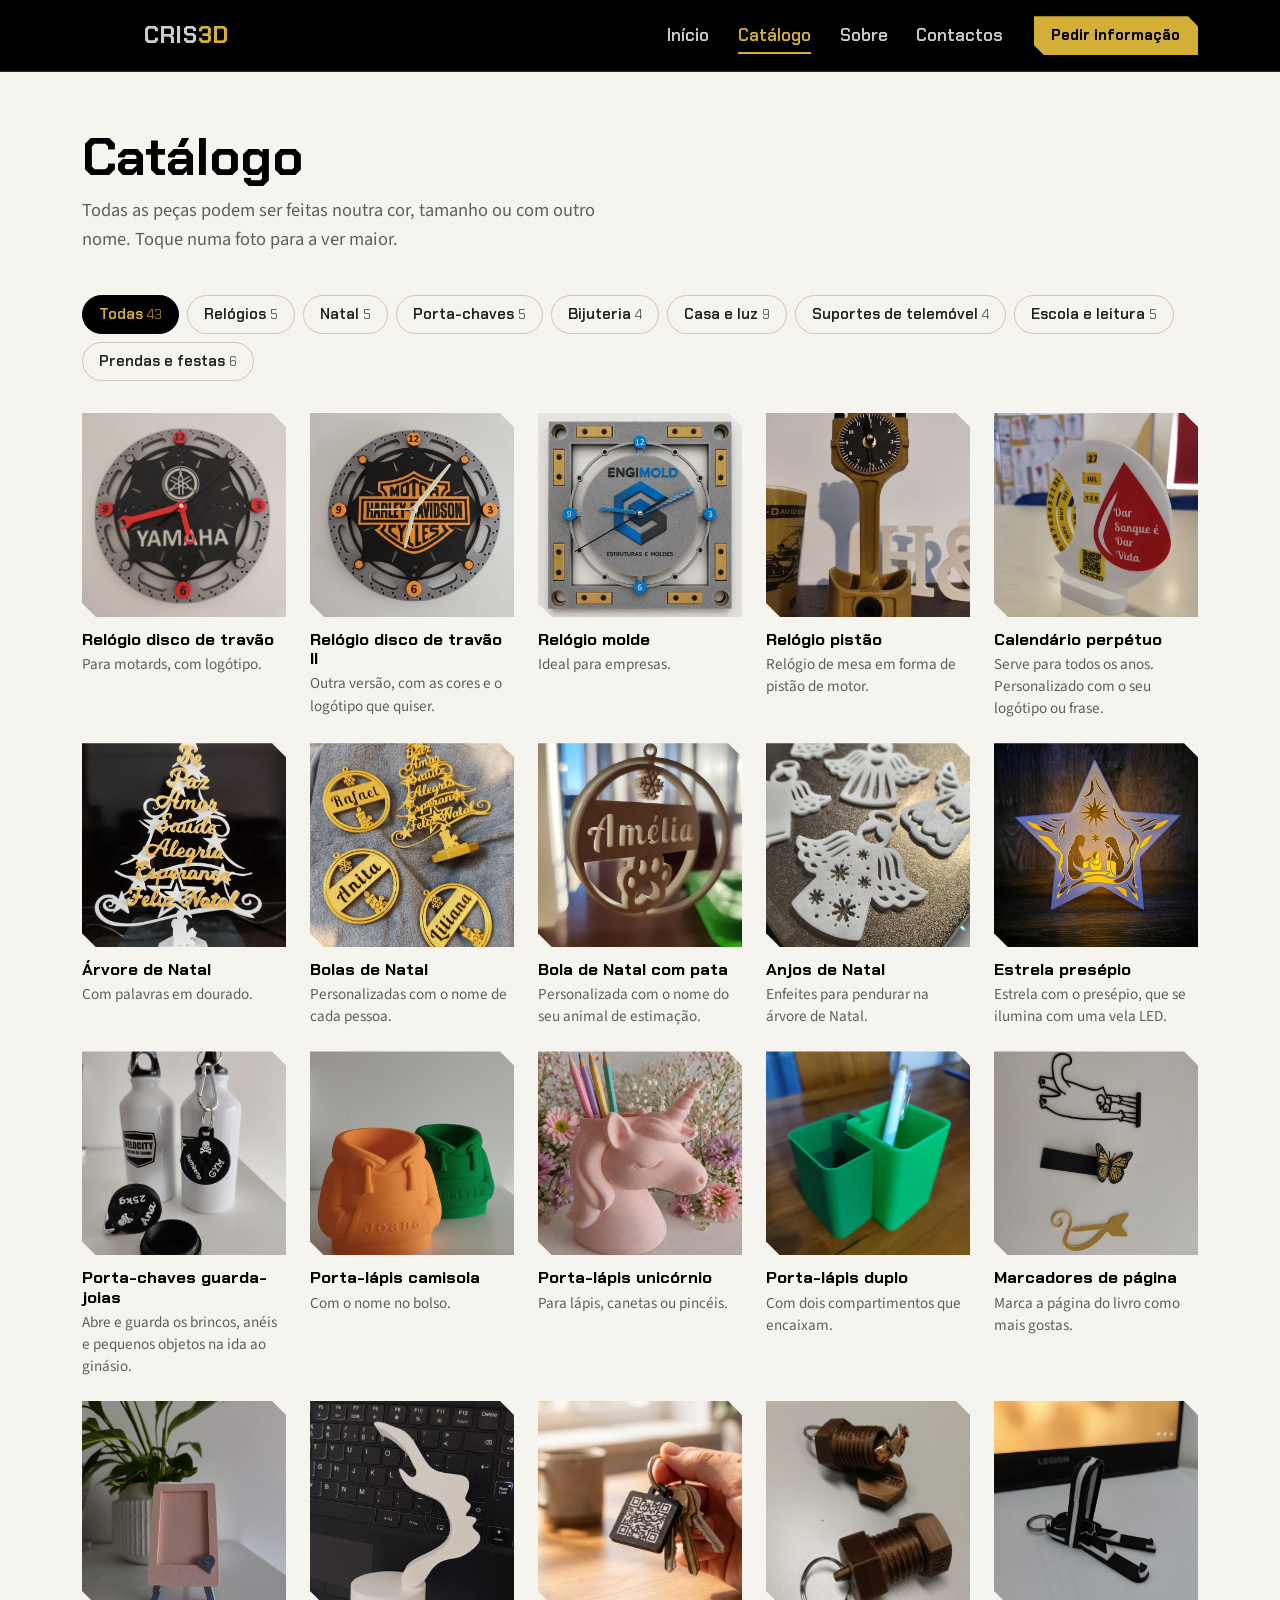
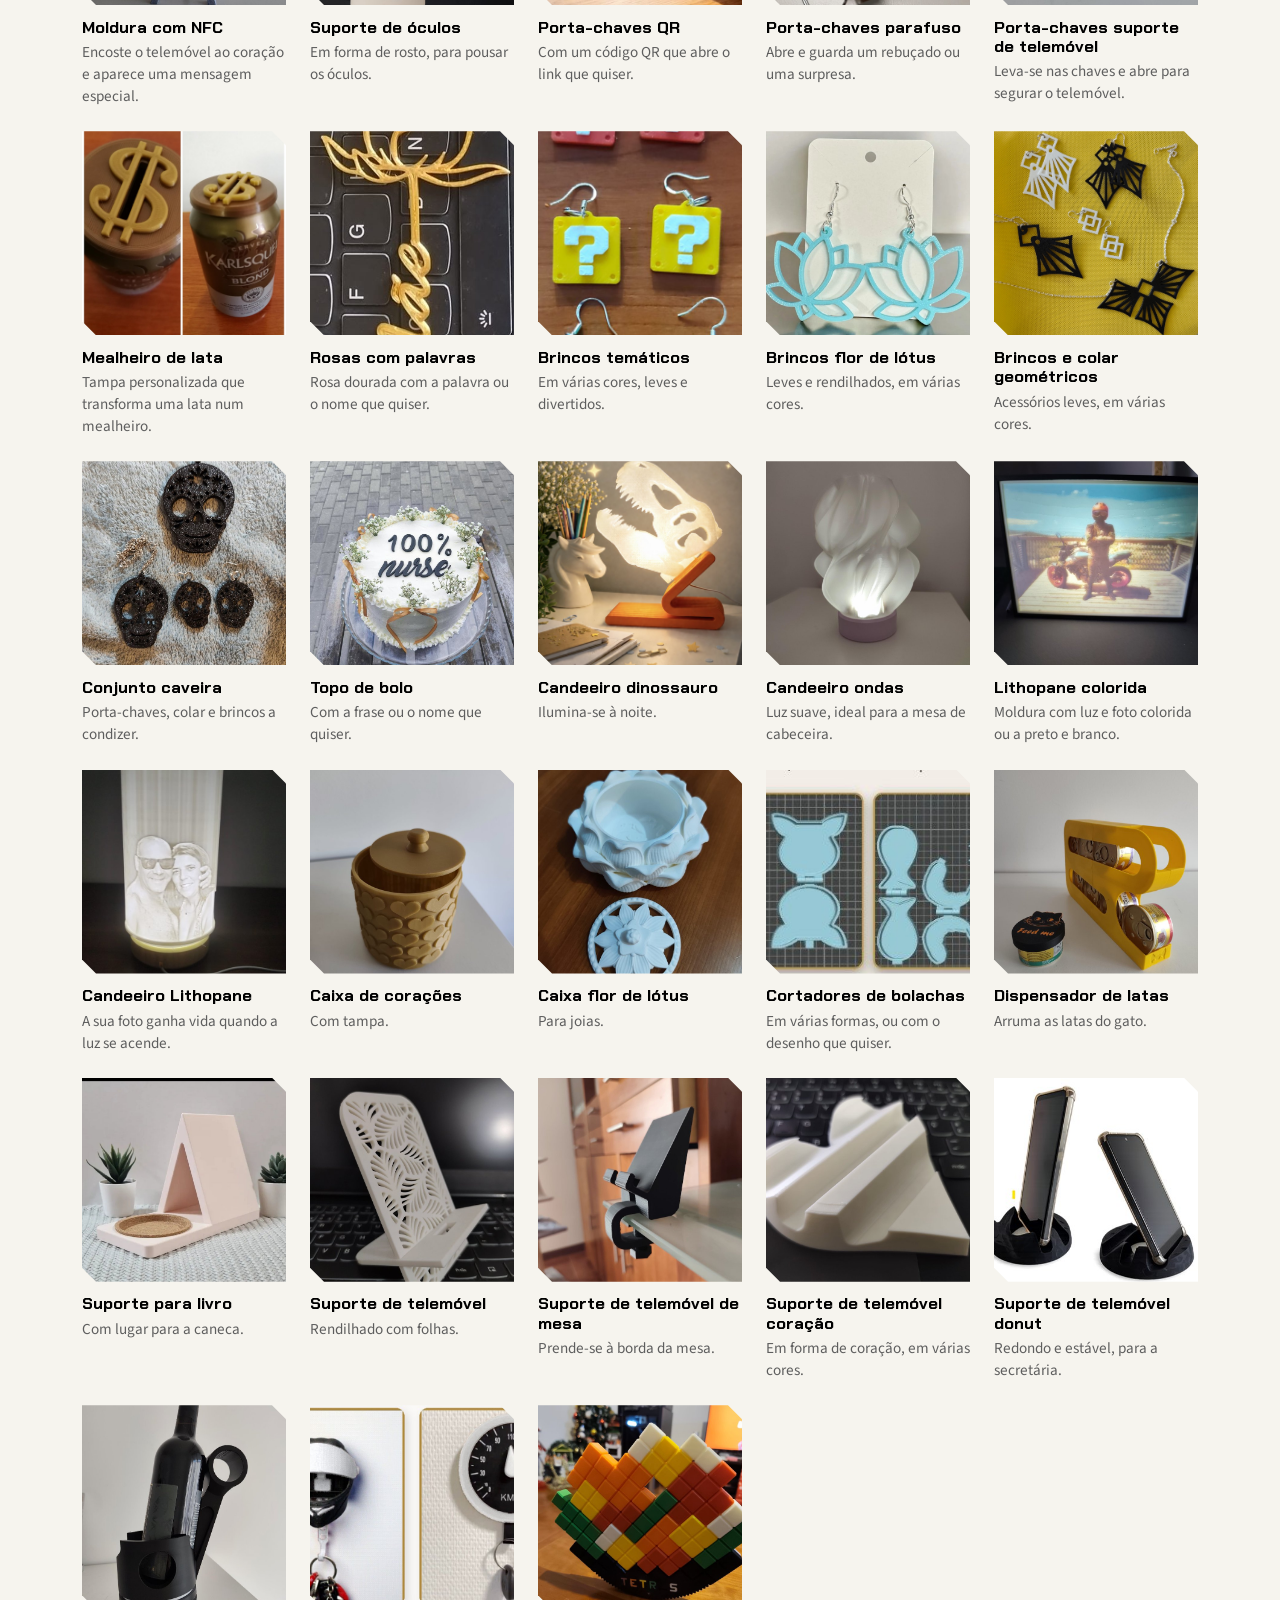
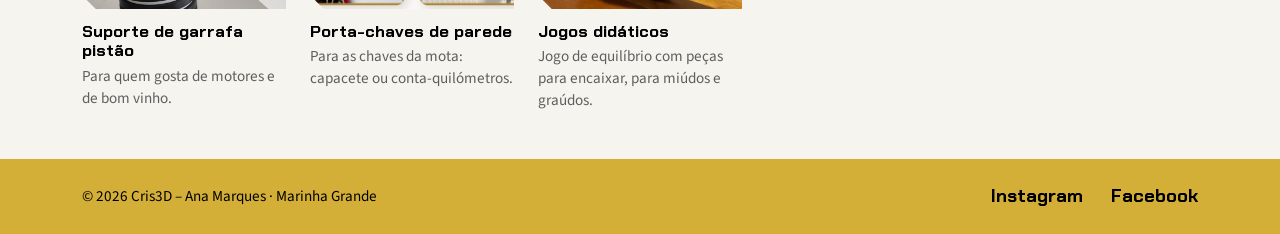
==== commit f2768607: "Add files via upload" ====
--- a/catalogo.html
+++ b/catalogo.html
@@ -16,8 +16,10 @@
 	<header class="cabecalho">
 		<nav class="navbar navbar-expand-lg" aria-label="Menu principal">
 			<div class="container">
-				<a class="marca" href="index.html">
-					<img src="img/emblema.png" alt="" width="44" height="40">
+				<a class="marca" href="index.html" aria-label="Cris3D, página inicial">
+					<video class="marca-logo" autoplay muted loop playsinline poster="img/emblema.png" aria-hidden="true">
+						<source src="img/logo-menu.mp4" type="video/mp4">
+					</video>
 					<span class="marca-nome">CRIS<span>3D</span></span>
 				</a>
 				<button class="navbar-toggler" type="button" data-bs-toggle="collapse" data-bs-target="#menu"
@@ -459,34 +461,12 @@
 	</dialog>
 
 	<footer class="rodape">
-		<div class="container">
-			<div class="row g-4">
-				<div class="col-md-5">
-					<a class="marca mb-3" href="index.html">
-						<img src="img/emblema.png" alt="" width="44" height="40">
-						<span class="marca-nome">CRIS<span>3D</span></span>
-					</a>
-					<p class="texto-curto mb-0">Peças impressas em 3D, desenhadas à medida na Marinha Grande.</p>
-				</div>
-				<div class="col-6 col-md-3">
-					<h2>Páginas</h2>
-					<ul>
-						<li><a href="index.html">Início</a></li>
-						<li><a href="catalogo.html">Catálogo</a></li>
-						<li><a href="sobre.html">Sobre</a></li>
-						<li><a href="contactos.html">Contactos</a></li>
-					</ul>
-				</div>
-				<div class="col-12 col-sm-6 col-md-4">
-					<h2>Siga a Cris3D</h2>
-					<ul>
-						<li><a href="https://www.instagram.com/cris3d.print/" target="_blank" rel="noopener">Instagram</a></li>
-						<li><a href="https://www.facebook.com/CRIS3DPRINT" target="_blank" rel="noopener">Facebook</a></li>
-						<li><a href="mailto:cris3d.impressoes@gmail.com">cris3d.impressoes@gmail.com</a></li>
-					</ul>
-				</div>
-			</div>
-			<p class="rodape-fim mb-0">&copy; 2026 Cris3D &ndash; Ana Marques</p>
+		<div class="container rodape-linha">
+			<p>&copy; 2026 Cris3D &ndash; Ana Marques &middot; Marinha Grande</p>
+			<ul>
+				<li><a href="https://www.instagram.com/cris3d.print/" target="_blank" rel="noopener">Instagram</a></li>
+				<li><a href="https://www.facebook.com/CRIS3DPRINT" target="_blank" rel="noopener">Facebook</a></li>
+			</ul>
 		</div>
 	</footer>
 
--- a/style.css
+++ b/style.css
@@ -103,9 +103,11 @@
 	text-decoration: none;
 }
 
-.marca img {
-	width: 44px;
-	height: auto;
+.marca-logo {
+	width: 52px;
+	height: 52px;
+	object-fit: contain;
+	display: block;
 }
 
 .marca-nome {
@@ -212,76 +214,82 @@
 	font-size: 0.95rem;
 }
 
-/* ---------- Faixa de abertura (página inicial) ---------- */
+/* ---------- Abertura (página inicial) ---------- */
+
+.topo-inicio {
+	margin-bottom: 3.5rem;
+}
 
 .abertura {
-	position: relative;
-	background-color: var(--preto);
-	color: var(--prata);
-	overflow: hidden;
-}
-
-/* linhas finas como as camadas de uma peça impressa */
-.abertura::before {
-	content: "";
-	position: absolute;
-	inset: 0;
-	background-image: repeating-linear-gradient(
-		to bottom,
-		rgba(212, 175, 55, 0.09) 0,
-		rgba(212, 175, 55, 0.09) 1px,
-		transparent 1px,
-		transparent 7px
-	);
-	pointer-events: none;
-}
-
-.abertura .container {
-	position: relative;
-	padding-top: 4rem;
-	padding-bottom: 4rem;
+	border-left: 5px solid var(--ouro);
+	padding: 0.25rem 0 0.25rem 1.25rem;
+}
+
+/* "Tem uma ideia?" ao lado do título, com seta para os contactos */
+.ideia {
+	display: flex;
+	align-items: center;
+	justify-content: flex-end;
+	gap: 1rem;
+}
+
+.ideia p {
+	margin: 0;
+	color: var(--cinza);
+	max-width: 30ch;
+	text-wrap: balance;
+}
+
+.ideia .ideia-titulo {
+	font-family: var(--fonte-titulos);
+	font-weight: 700;
+	font-size: 1.4rem;
+	color: var(--preto);
+	margin-bottom: 0.25rem;
+}
+
+.ideia-seta {
+	flex: 0 0 auto;
+	display: flex;
+	align-items: center;
+	justify-content: center;
+	width: 52px;
+	height: 52px;
+	background-color: var(--ouro);
+	color: var(--preto) !important;
+	clip-path: polygon(0 0, calc(100% - 10px) 0, 100% 10px, 100% 100%, 10px 100%, 0 calc(100% - 10px));
+	transition: background-color 0.2s;
+}
+
+.ideia-seta svg {
+	transition: transform 0.2s;
+}
+
+.ideia-seta:hover {
+	background-color: #E6C452;
+}
+
+.ideia-seta:hover svg {
+	transform: translateX(3px);
+}
+
+@media (max-width: 991.98px) {
+	.ideia {
+		justify-content: flex-start;
+		padding-left: 1.55rem;
+	}
 }
 
 .abertura h1 {
-	color: #FFFFFF;
-	margin-bottom: 1.25rem;
-	max-width: 14ch;
+	font-size: clamp(1.6rem, 3vw, 2.25rem);
+	margin-bottom: 0.5rem;
 }
 
 .abertura p {
-	font-size: 1.2rem;
-	max-width: 40ch;
-	color: var(--prata);
-	margin-bottom: 2rem;
-}
-
-.abertura .botoes {
-	display: flex;
-	flex-wrap: wrap;
-	gap: 0.75rem;
-}
-
-.abertura-video {
-	width: 100%;
-	max-width: 420px;
-	height: auto;
-	display: block;
-	margin: 0 auto;
-	/* o fundo do vídeo funde-se com as linhas da faixa */
-	mix-blend-mode: lighten;
-	-webkit-mask-image: radial-gradient(closest-side, #000 75%, transparent);
-	mask-image: radial-gradient(closest-side, #000 75%, transparent);
-}
-
-@media (max-width: 991.98px) {
-	.abertura .container {
-		padding-top: 2.5rem;
-		padding-bottom: 2rem;
-	}
-
-	.abertura-video {
-		max-width: 280px;
-	}
+	font-size: 1.15rem;
+	color: var(--cinza);
+	max-width: 60ch;
+	margin: 0;
 }
 
 /* ---------- Grelha de peças ---------- */
@@ -373,32 +381,6 @@
 	clip-path: polygon(0 0, calc(100% - 22px) 0, 100% 22px, 100% 100%, 22px 100%, 0 calc(100% - 22px));
 }
 
-/* ---------- Faixa final (convite) ---------- */
-
-.convite {
-	background-color: var(--ouro);
-	color: var(--preto);
-	padding: 3rem 0;
-}
-
-.convite h2 {
-	margin: 0 0 0.35rem;
-}
-
-.convite p {
-	margin: 0;
-}
-
-.convite .botao {
-	background-color: var(--preto);
-	color: var(--ouro);
-}
-
-.convite .botao:hover {
-	background-color: var(--carvao);
-	color: #FFFFFF;
-}
-
 /* ---------- Catálogo: filtros ---------- */
 
 .filtros {
@@ -642,48 +624,46 @@
 	margin-top: 1.5rem;
 }
 
-/* ---------- Rodapé ---------- */
+/* ---------- Rodapé (barra dourada) ---------- */
 
 .rodape {
-	background-color: var(--preto);
-	color: var(--prata);
-	padding: 3rem 0 1.5rem;
+	background-color: var(--ouro);
+	color: var(--preto);
+	padding: 1.4rem 0;
 	font-size: 0.95rem;
 }
 
-.rodape h2 {
-	font-size: 1rem;
-	color: var(--ouro);
-	margin-bottom: 0.75rem;
+.rodape-linha {
+	display: flex;
+	flex-wrap: wrap;
+	justify-content: space-between;
+	align-items: center;
+	gap: 0.75rem 1.5rem;
+}
+
+.rodape p {
+	margin: 0;
 }
 
 .rodape ul {
 	list-style: none;
+	display: flex;
+	gap: 1.75rem;
 	padding: 0;
 	margin: 0;
 }
 
-.rodape li {
-	margin-bottom: 0.35rem;
-}
-
 .rodape a {
-	overflow-wrap: anywhere;
-	color: var(--prata);
+	font-family: var(--fonte-titulos);
+	font-weight: 700;
+	font-size: 1.15rem;
+	color: var(--preto);
 	text-decoration: none;
 }
 
 .rodape a:hover {
-	color: var(--ouro);
 	text-decoration: underline;
-}
-
-.rodape-fim {
-	border-top: 1px solid #2A2A2A;
-	margin-top: 2rem;
-	padding-top: 1.25rem;
-	font-size: 0.85rem;
-	color: #8A8A8A;
+	text-underline-offset: 4px;
 }
 
 /* ---------- Menos movimento para quem o pediu no sistema ---------- */
